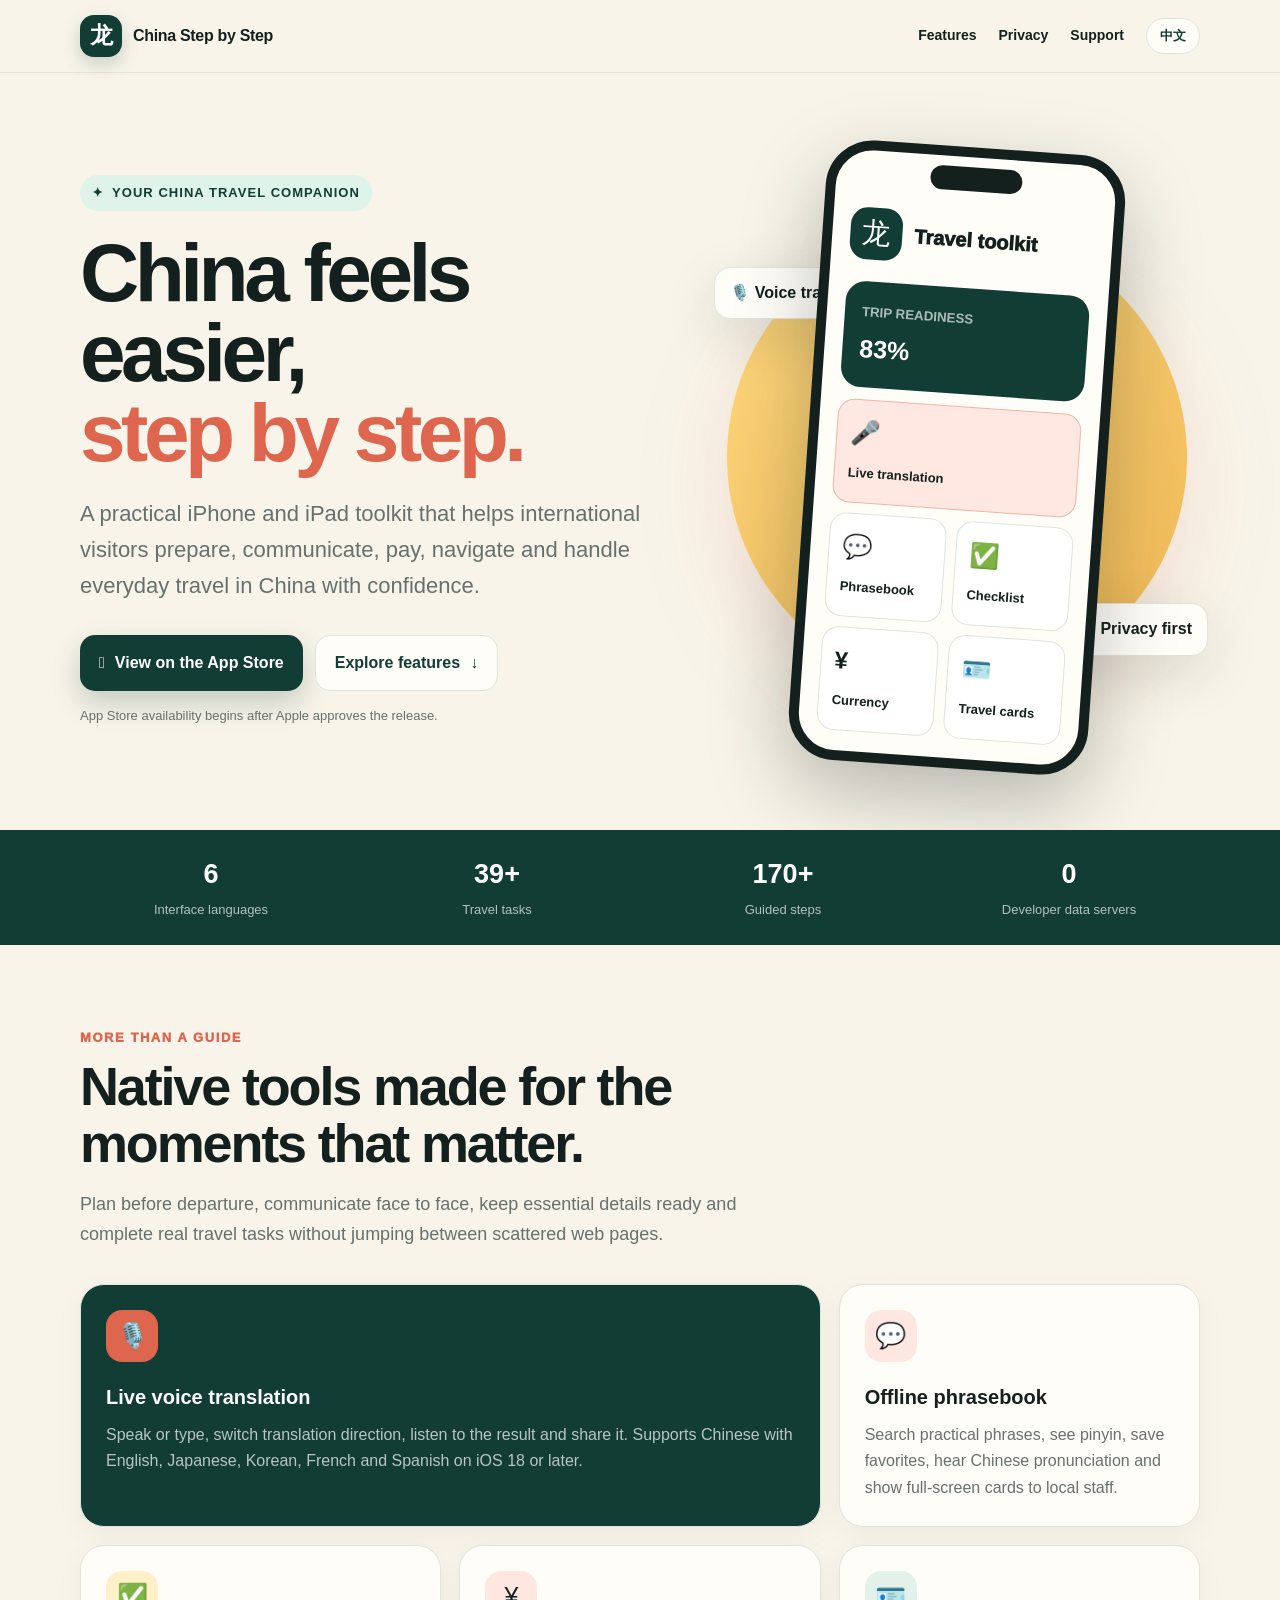
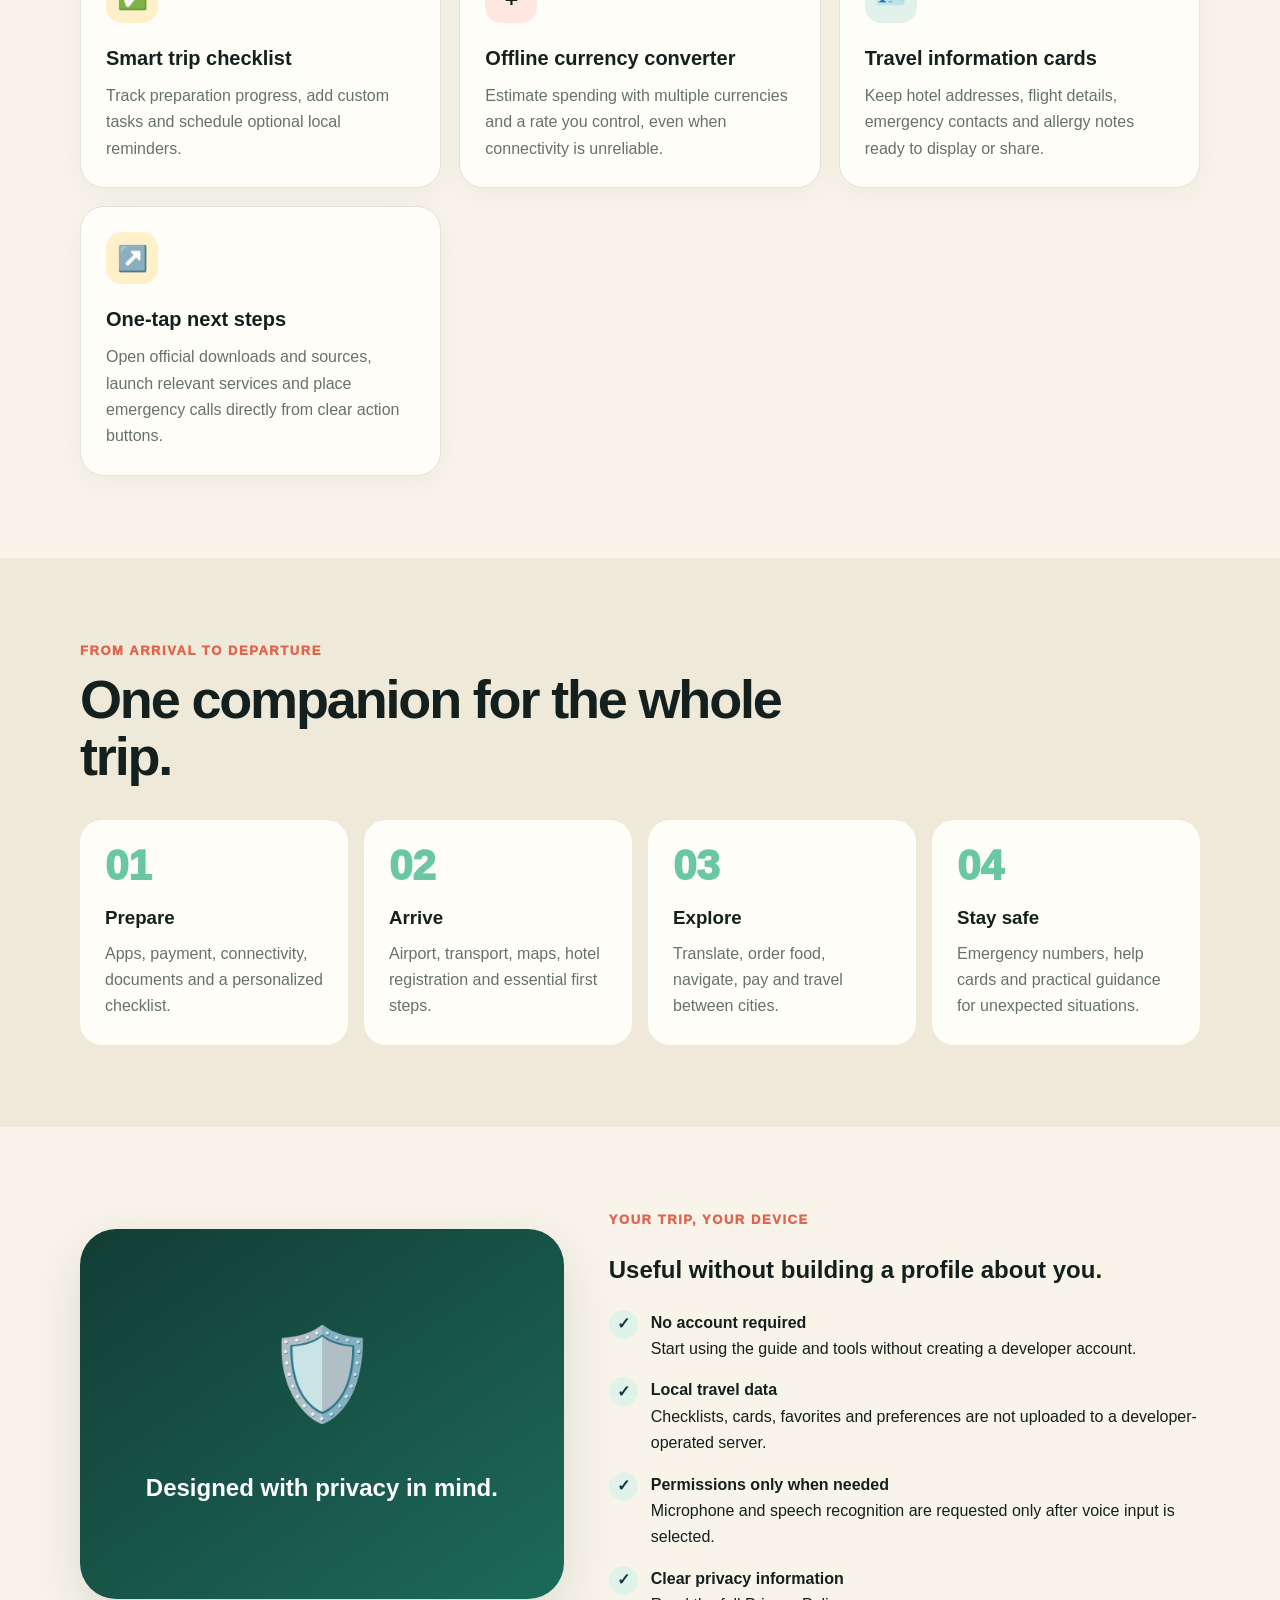
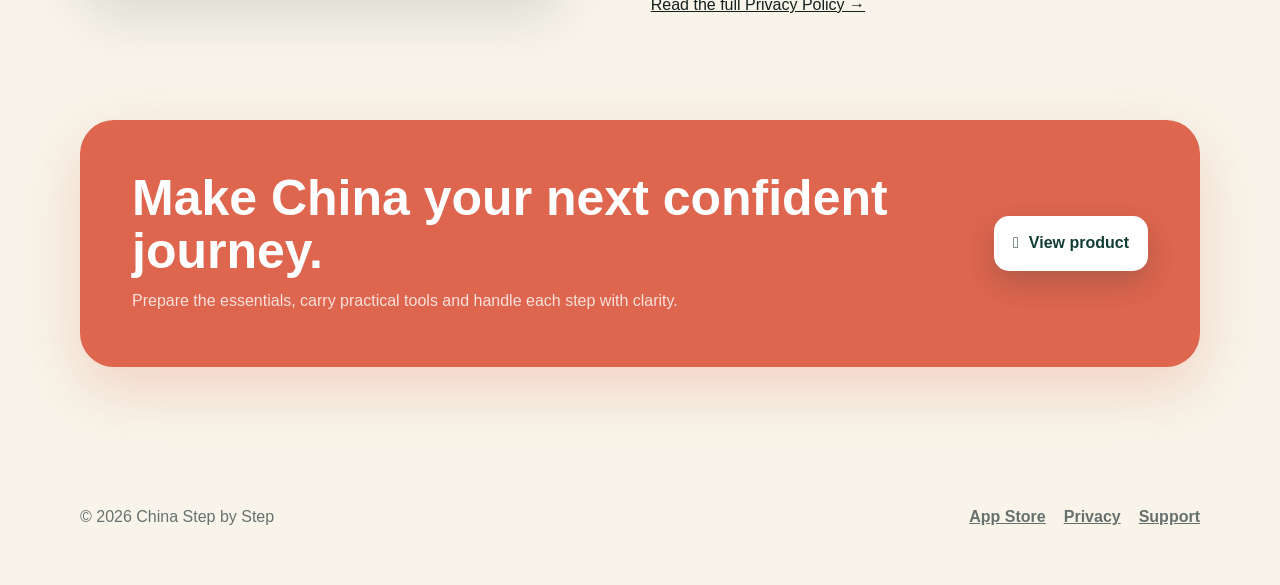
==== product.html @ 57556a01 "Add bilingual product promotion page" ====
<!doctype html>
<html lang="en">
<head>
  <meta charset="utf-8">
  <meta name="viewport" content="width=device-width, initial-scale=1">
  <meta name="description" content="China Step by Step — the practical iPhone and iPad travel toolkit for international visitors to China.">
  <meta name="theme-color" content="#123d35">
  <title>China Step by Step — Travel China with Confidence</title>
  <style>
    :root{--ink:#13201d;--forest:#123d35;--jade:#69c7a3;--coral:#de654e;--gold:#e7b84b;--ivory:#f8f4e9;--paper:#fffdf8;--muted:#66716e;--line:#dfe4dc;--shadow:0 18px 55px rgba(19,32,29,.12)}
    *{box-sizing:border-box}html{scroll-behavior:smooth}body{margin:0;background:var(--ivory);color:var(--ink);font:16px/1.65 -apple-system,BlinkMacSystemFont,"Segoe UI",sans-serif}a{color:inherit}.wrap{width:min(1120px,calc(100% - 40px));margin:auto}.nav{position:sticky;top:0;z-index:20;background:rgba(248,244,233,.88);backdrop-filter:blur(18px);border-bottom:1px solid rgba(19,32,29,.08)}.nav-inner{height:72px;display:flex;align-items:center;gap:18px}.brand{display:flex;align-items:center;gap:11px;font-weight:900;letter-spacing:-.02em;text-decoration:none}.mark{width:42px;height:42px;border-radius:14px;display:grid;place-items:center;background:var(--forest);color:#fff;font-size:23px;box-shadow:0 7px 18px rgba(18,61,53,.2)}.nav-links{margin-left:auto;display:flex;gap:22px;align-items:center}.nav-links a{text-decoration:none;font-size:14px;font-weight:750}.lang{border:1px solid var(--line);background:var(--paper);border-radius:999px;padding:8px 13px;font-weight:800;cursor:pointer;color:var(--forest)}
    .hero{padding:74px 0 62px;overflow:hidden}.hero-grid{display:grid;grid-template-columns:1.08fr .92fr;gap:64px;align-items:center}.eyebrow{display:inline-flex;align-items:center;gap:8px;padding:7px 12px;border-radius:999px;background:#dff3ea;color:var(--forest);font-size:13px;font-weight:900;letter-spacing:.08em}.hero h1{font-size:clamp(48px,7vw,82px);line-height:.98;letter-spacing:-.055em;margin:22px 0}.hero h1 span{color:var(--coral)}.lead{font-size:clamp(18px,2vw,22px);color:var(--muted);max-width:670px}.actions{display:flex;flex-wrap:wrap;gap:12px;margin-top:30px}.button{display:inline-flex;align-items:center;justify-content:center;gap:10px;border-radius:15px;padding:14px 19px;text-decoration:none;font-weight:900}.primary{background:var(--forest);color:#fff;box-shadow:0 12px 28px rgba(18,61,53,.22)}.secondary{background:var(--paper);border:1px solid var(--line);color:var(--forest)}.note{font-size:13px;color:var(--muted);margin-top:14px}
    .phone-stage{position:relative;min-height:580px;display:grid;place-items:center}.sun{position:absolute;width:460px;height:460px;border-radius:50%;background:linear-gradient(145deg,#ffd980,#f0b854);filter:drop-shadow(0 30px 45px rgba(222,101,78,.14))}.phone{position:relative;width:300px;border:10px solid var(--ink);border-radius:47px;background:var(--paper);padding:26px 18px 20px;box-shadow:0 30px 80px rgba(19,32,29,.28);transform:rotate(4deg)}.island{width:92px;height:24px;border-radius:20px;background:var(--ink);margin:-16px auto 23px}.screen-head{display:flex;gap:12px;align-items:center}.dragon{width:52px;height:52px;border-radius:17px;background:var(--forest);color:white;display:grid;place-items:center;font-size:29px}.screen-title{font-weight:950;font-size:20px;line-height:1.1}.readiness{margin:22px 0 12px;padding:17px;border-radius:20px;background:var(--forest);color:#fff}.readiness small{opacity:.65;font-weight:800}.readiness strong{display:block;font-size:25px;margin-top:4px}.tool-row{display:grid;grid-template-columns:1fr 1fr;gap:10px}.mini{min-height:104px;padding:13px;border-radius:17px;background:#fff;border:1px solid var(--line);font-size:13px;font-weight:850}.mini b{font-size:24px;display:block;margin-bottom:10px}.voice{grid-column:1/-1;background:#ffe8e1;border-color:#f0b4a7}.floating{position:absolute;padding:12px 15px;background:var(--paper);border:1px solid var(--line);border-radius:16px;box-shadow:var(--shadow);font-weight:850}.f1{left:0;top:120px}.f2{right:-8px;bottom:112px}
    .trust{background:var(--forest);color:#fff;padding:22px 0}.trust-grid{display:grid;grid-template-columns:repeat(4,1fr);gap:24px}.stat{text-align:center}.stat strong{font-size:27px;display:block}.stat span{font-size:13px;opacity:.68}
    section{padding:82px 0}.section-head{max-width:720px;margin-bottom:34px}.kicker{color:var(--coral);font-size:13px;font-weight:950;letter-spacing:.12em}.section-head h2{font-size:clamp(34px,5vw,54px);line-height:1.06;letter-spacing:-.04em;margin:10px 0 14px}.section-head p{color:var(--muted);font-size:18px}.feature-grid{display:grid;grid-template-columns:repeat(3,1fr);gap:18px}.card{background:var(--paper);border:1px solid var(--line);border-radius:24px;padding:25px;box-shadow:0 8px 30px rgba(19,32,29,.045)}.card-icon{width:52px;height:52px;border-radius:16px;display:grid;place-items:center;font-size:25px;background:#e2f2eb}.card:nth-child(2n) .card-icon{background:#ffe7e1}.card:nth-child(3n) .card-icon{background:#fff0c9}.card h3{font-size:20px;margin:19px 0 8px}.card p{color:var(--muted);margin:0}.feature-main{grid-column:span 2;background:var(--forest);color:white}.feature-main p{color:rgba(255,255,255,.7)}.feature-main .card-icon{background:var(--coral)}
    .journey{background:#efe9d9}.steps{display:grid;grid-template-columns:repeat(4,1fr);gap:16px}.step{position:relative;padding:25px;background:var(--paper);border-radius:22px}.num{font-size:42px;font-weight:950;color:var(--jade);line-height:1}.step h3{margin:16px 0 7px}.step p{color:var(--muted);margin:0}.privacy-grid{display:grid;grid-template-columns:.9fr 1.1fr;gap:45px;align-items:center}.shield{min-height:370px;border-radius:36px;background:linear-gradient(145deg,var(--forest),#1d6a59);color:#fff;display:grid;place-items:center;text-align:center;padding:40px;box-shadow:var(--shadow)}.shield b{font-size:90px;display:block}.checks{display:grid;gap:15px}.check{display:flex;gap:13px;align-items:flex-start}.tick{width:29px;height:29px;flex:0 0 auto;border-radius:50%;display:grid;place-items:center;background:#dff3ea;color:var(--forest);font-weight:950}
    .cta{padding-top:20px}.cta-box{background:var(--coral);color:#fff;border-radius:34px;padding:52px;display:flex;gap:30px;align-items:center;justify-content:space-between;box-shadow:0 22px 60px rgba(222,101,78,.24)}.cta h2{font-size:clamp(30px,5vw,50px);line-height:1.06;margin:0 0 10px}.cta p{margin:0;opacity:.8}.cta .primary{background:#fff;color:var(--forest);white-space:nowrap}.footer{padding:55px 0;color:var(--muted)}.footer-grid{display:flex;gap:22px;align-items:center}.footer-links{margin-left:auto;display:flex;gap:18px;flex-wrap:wrap}.footer a{font-weight:750}
    [data-lang="zh"]{display:none}body.zh [data-lang="en"]{display:none}body.zh [data-lang="zh"]{display:revert}
    @media(max-width:850px){.hero-grid,.privacy-grid{grid-template-columns:1fr}.hero{text-align:center;padding-top:48px}.lead,.section-head{margin-left:auto;margin-right:auto}.actions{justify-content:center}.phone-stage{margin-top:5px}.feature-grid{grid-template-columns:1fr 1fr}.steps{grid-template-columns:1fr 1fr}.nav-links a:not(.keep){display:none}.trust-grid{grid-template-columns:1fr 1fr}.f1{left:3%}.f2{right:3%}.cta-box{display:block;text-align:center}.cta .button{margin-top:24px}}
    @media(max-width:560px){.wrap{width:min(100% - 26px,1120px)}.hero h1{font-size:48px}.phone-stage{transform:scale(.88);margin:-20px -20px;min-height:540px}.feature-grid,.steps{grid-template-columns:1fr}.feature-main{grid-column:auto}.trust-grid{gap:18px}.stat strong{font-size:22px}.cta-box{padding:34px 22px}.footer-grid{display:block;text-align:center}.footer-links{justify-content:center;margin:20px 0 0}.nav-inner{height:64px}.brand span:last-child{font-size:14px}}
  </style>
</head>
<body>
  <nav class="nav"><div class="wrap nav-inner"><a class="brand" href="#top"><span class="mark">龙</span><span>China Step by Step</span></a><div class="nav-links"><a href="#features" data-lang="en">Features</a><a href="#features" data-lang="zh">产品功能</a><a href="#privacy" data-lang="en">Privacy</a><a href="#privacy" data-lang="zh">隐私优势</a><a class="keep" href="support.html" data-lang="en">Support</a><a class="keep" href="support.html" data-lang="zh">技术支持</a><button class="lang" id="langButton" type="button">中文</button></div></div></nav>
  <main id="top">
    <header class="hero"><div class="wrap hero-grid"><div><span class="eyebrow"><span>✦</span><span data-lang="en">YOUR CHINA TRAVEL COMPANION</span><span data-lang="zh">你的中国旅行助手</span></span><h1 data-lang="en">China feels easier,<br><span>step by step.</span></h1><h1 data-lang="zh">来中国旅行，<br><span>一步一步更轻松。</span></h1><p class="lead" data-lang="en">A practical iPhone and iPad toolkit that helps international visitors prepare, communicate, pay, navigate and handle everyday travel in China with confidence.</p><p class="lead" data-lang="zh">专为国际游客设计的 iPhone 与 iPad 实用工具，帮助用户从行前准备到支付、导航、沟通和应急处理，放心完成中国之旅。</p><div class="actions"><a class="button primary" href="https://apps.apple.com/app/id6795864818"><span></span><span data-lang="en">View on the App Store</span><span data-lang="zh">前往 App Store</span></a><a class="button secondary" href="#features"><span data-lang="en">Explore features</span><span data-lang="zh">了解产品功能</span><span>↓</span></a></div><p class="note" data-lang="en">App Store availability begins after Apple approves the release.</p><p class="note" data-lang="zh">产品通过 Apple 审核并正式发布后，App Store 链接即可下载。</p></div><div class="phone-stage" aria-label="Illustrated app preview"><div class="sun"></div><div class="floating f1">🎙️ <span data-lang="en">Voice translation</span><span data-lang="zh">语音翻译</span></div><div class="floating f2">🔒 <span data-lang="en">Privacy first</span><span data-lang="zh">隐私优先</span></div><div class="phone"><div class="island"></div><div class="screen-head"><div class="dragon">龙</div><div class="screen-title"><span data-lang="en">Travel toolkit</span><span data-lang="zh">旅行工具箱</span></div></div><div class="readiness"><small data-lang="en">TRIP READINESS</small><small data-lang="zh">旅行准备度</small><strong>83%</strong></div><div class="tool-row"><div class="mini voice"><b>🎤</b><span data-lang="en">Live translation</span><span data-lang="zh">实时翻译</span></div><div class="mini"><b>💬</b><span data-lang="en">Phrasebook</span><span data-lang="zh">离线常用语</span></div><div class="mini"><b>✅</b><span data-lang="en">Checklist</span><span data-lang="zh">行前清单</span></div><div class="mini"><b>¥</b><span data-lang="en">Currency</span><span data-lang="zh">汇率换算</span></div><div class="mini"><b>🪪</b><span data-lang="en">Travel cards</span><span data-lang="zh">旅行资料卡</span></div></div></div></div></div></header>
    <div class="trust"><div class="wrap trust-grid"><div class="stat"><strong>6</strong><span data-lang="en">Interface languages</span><span data-lang="zh">界面语言</span></div><div class="stat"><strong>39+</strong><span data-lang="en">Travel tasks</span><span data-lang="zh">旅行任务</span></div><div class="stat"><strong>170+</strong><span data-lang="en">Guided steps</span><span data-lang="zh">操作步骤</span></div><div class="stat"><strong>0</strong><span data-lang="en">Developer data servers</span><span data-lang="zh">开发者数据服务器</span></div></div></div>
    <section id="features"><div class="wrap"><div class="section-head"><div class="kicker" data-lang="en">MORE THAN A GUIDE</div><div class="kicker" data-lang="zh">不只是攻略</div><h2 data-lang="en">Native tools made for the moments that matter.</h2><h2 data-lang="zh">真正能在旅途中派上用场的原生工具。</h2><p data-lang="en">Plan before departure, communicate face to face, keep essential details ready and complete real travel tasks without jumping between scattered web pages.</p><p data-lang="zh">从出发前准备，到现场沟通、保存关键资料和完成具体旅行任务，无需在零散网页之间反复寻找答案。</p></div><div class="feature-grid"><article class="card feature-main"><div class="card-icon">🎙️</div><h3 data-lang="en">Live voice translation</h3><h3 data-lang="zh">实时语音翻译</h3><p data-lang="en">Speak or type, switch translation direction, listen to the result and share it. Supports Chinese with English, Japanese, Korean, French and Spanish on iOS 18 or later.</p><p data-lang="zh">支持语音或文字输入、交换翻译方向、朗读和分享结果。在 iOS 18 及以上系统中，支持中文与英语、日语、韩语、法语和西班牙语互译。</p></article><article class="card"><div class="card-icon">💬</div><h3 data-lang="en">Offline phrasebook</h3><h3 data-lang="zh">离线常用语</h3><p data-lang="en">Search practical phrases, see pinyin, save favorites, hear Chinese pronunciation and show full-screen cards to local staff.</p><p data-lang="zh">搜索实用短语，查看拼音、收藏内容、播放中文发音，并向工作人员全屏出示。</p></article><article class="card"><div class="card-icon">✅</div><h3 data-lang="en">Smart trip checklist</h3><h3 data-lang="zh">智能行前清单</h3><p data-lang="en">Track preparation progress, add custom tasks and schedule optional local reminders.</p><p data-lang="zh">追踪准备进度、自定义事项，并可选择设置本地提醒。</p></article><article class="card"><div class="card-icon">¥</div><h3 data-lang="en">Offline currency converter</h3><h3 data-lang="zh">离线汇率换算</h3><p data-lang="en">Estimate spending with multiple currencies and a rate you control, even when connectivity is unreliable.</p><p data-lang="zh">支持多种货币和自定义汇率，即使网络不稳定也能快速估算支出。</p></article><article class="card"><div class="card-icon">🪪</div><h3 data-lang="en">Travel information cards</h3><h3 data-lang="zh">旅行资料卡</h3><p data-lang="en">Keep hotel addresses, flight details, emergency contacts and allergy notes ready to display or share.</p><p data-lang="zh">集中保存酒店地址、航班、紧急联系人和过敏信息，随时展示或分享。</p></article><article class="card"><div class="card-icon">↗️</div><h3 data-lang="en">One-tap next steps</h3><h3 data-lang="zh">一步直达</h3><p data-lang="en">Open official downloads and sources, launch relevant services and place emergency calls directly from clear action buttons.</p><p data-lang="zh">通过清晰按钮打开官方下载页、官方来源和相关服务，并可直接拨打紧急电话。</p></article></div></div></section>
    <section class="journey"><div class="wrap"><div class="section-head"><div class="kicker" data-lang="en">FROM ARRIVAL TO DEPARTURE</div><div class="kicker" data-lang="zh">覆盖完整旅程</div><h2 data-lang="en">One companion for the whole trip.</h2><h2 data-lang="zh">一个 App，陪伴完整中国之旅。</h2></div><div class="steps"><div class="step"><div class="num">01</div><h3 data-lang="en">Prepare</h3><h3 data-lang="zh">行前准备</h3><p data-lang="en">Apps, payment, connectivity, documents and a personalized checklist.</p><p data-lang="zh">准备应用、支付、网络、证件和个性化清单。</p></div><div class="step"><div class="num">02</div><h3 data-lang="en">Arrive</h3><h3 data-lang="zh">顺利抵达</h3><p data-lang="en">Airport, transport, maps, hotel registration and essential first steps.</p><p data-lang="zh">了解机场、交通、地图、酒店登记和抵达后的关键步骤。</p></div><div class="step"><div class="num">03</div><h3 data-lang="en">Explore</h3><h3 data-lang="zh">自在探索</h3><p data-lang="en">Translate, order food, navigate, pay and travel between cities.</p><p data-lang="zh">完成翻译、点餐、导航、付款和跨城市出行。</p></div><div class="step"><div class="num">04</div><h3 data-lang="en">Stay safe</h3><h3 data-lang="zh">安心应对</h3><p data-lang="en">Emergency numbers, help cards and practical guidance for unexpected situations.</p><p data-lang="zh">提供紧急电话、求助卡和突发情况处理指南。</p></div></div></div></section>
    <section id="privacy"><div class="wrap privacy-grid"><div class="shield"><div><b>🛡️</b><h2 data-lang="en">Designed with privacy in mind.</h2><h2 data-lang="zh">从设计开始重视隐私。</h2></div></div><div><div class="kicker" data-lang="en">YOUR TRIP, YOUR DEVICE</div><div class="kicker" data-lang="zh">你的旅程，留在你的设备</div><h2 data-lang="en">Useful without building a profile about you.</h2><h2 data-lang="zh">提供实用功能，不建立用户画像。</h2><div class="checks"><div class="check"><span class="tick">✓</span><div><strong data-lang="en">No account required</strong><strong data-lang="zh">无需注册账号</strong><div data-lang="en">Start using the guide and tools without creating a developer account.</div><div data-lang="zh">无需创建开发者账号即可使用指南与工具。</div></div></div><div class="check"><span class="tick">✓</span><div><strong data-lang="en">Local travel data</strong><strong data-lang="zh">旅行资料保存在本机</strong><div data-lang="en">Checklists, cards, favorites and preferences are not uploaded to a developer-operated server.</div><div data-lang="zh">清单、资料卡、收藏和偏好不会上传至开发者服务器。</div></div></div><div class="check"><span class="tick">✓</span><div><strong data-lang="en">Permissions only when needed</strong><strong data-lang="zh">仅在需要时申请权限</strong><div data-lang="en">Microphone and speech recognition are requested only after voice input is selected.</div><div data-lang="zh">只有用户主动选择语音输入时才申请麦克风与语音识别权限。</div></div></div><div class="check"><span class="tick">✓</span><div><strong data-lang="en">Clear privacy information</strong><strong data-lang="zh">清晰透明的隐私说明</strong><div><a href="index.html" data-lang="en">Read the full Privacy Policy →</a><a href="index.html" data-lang="zh">查看完整隐私政策 →</a></div></div></div></div></div></div></section>
    <section class="cta"><div class="wrap"><div class="cta-box"><div><h2 data-lang="en">Make China your next confident journey.</h2><h2 data-lang="zh">让下一次中国之旅更从容。</h2><p data-lang="en">Prepare the essentials, carry practical tools and handle each step with clarity.</p><p data-lang="zh">提前准备关键事项，随身携带实用工具，清楚完成旅程中的每一步。</p></div><a class="button primary" href="https://apps.apple.com/app/id6795864818"><span></span><span data-lang="en">View product</span><span data-lang="zh">查看产品</span></a></div></div></section>
  </main>
  <footer class="footer"><div class="wrap footer-grid"><div>© 2026 China Step by Step</div><div class="footer-links"><a href="https://apps.apple.com/app/id6795864818" data-lang="en">App Store</a><a href="https://apps.apple.com/app/id6795864818" data-lang="zh">产品链接</a><a href="index.html" data-lang="en">Privacy</a><a href="index.html" data-lang="zh">隐私政策</a><a href="support.html" data-lang="en">Support</a><a href="support.html" data-lang="zh">技术支持</a></div></div></footer>
  <script>const button=document.getElementById('langButton');const saved=localStorage.getItem('product-lang');if(saved==='zh'){document.body.classList.add('zh');button.textContent='English'}button.addEventListener('click',()=>{document.body.classList.toggle('zh');const zh=document.body.classList.contains('zh');button.textContent=zh?'English':'中文';localStorage.setItem('product-lang',zh?'zh':'en');document.documentElement.lang=zh?'zh-CN':'en'});</script>
</body>
</html>
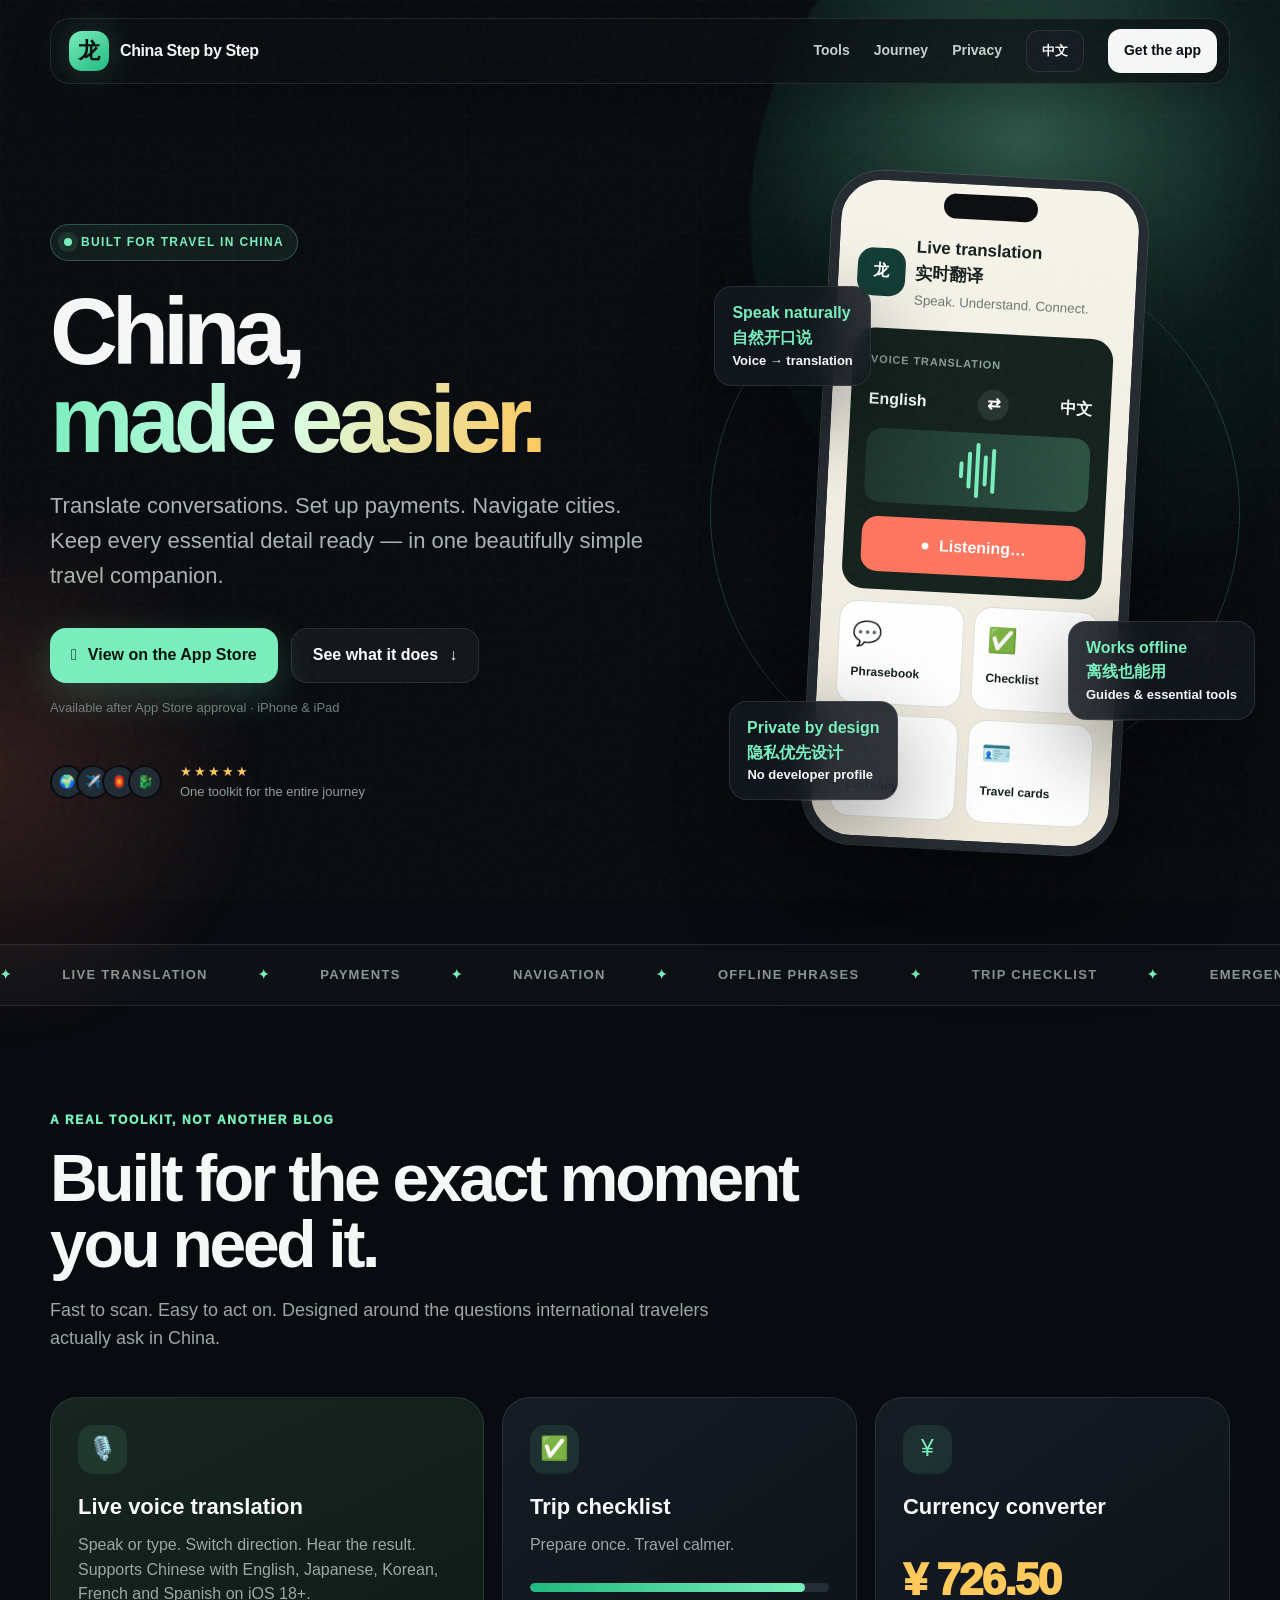
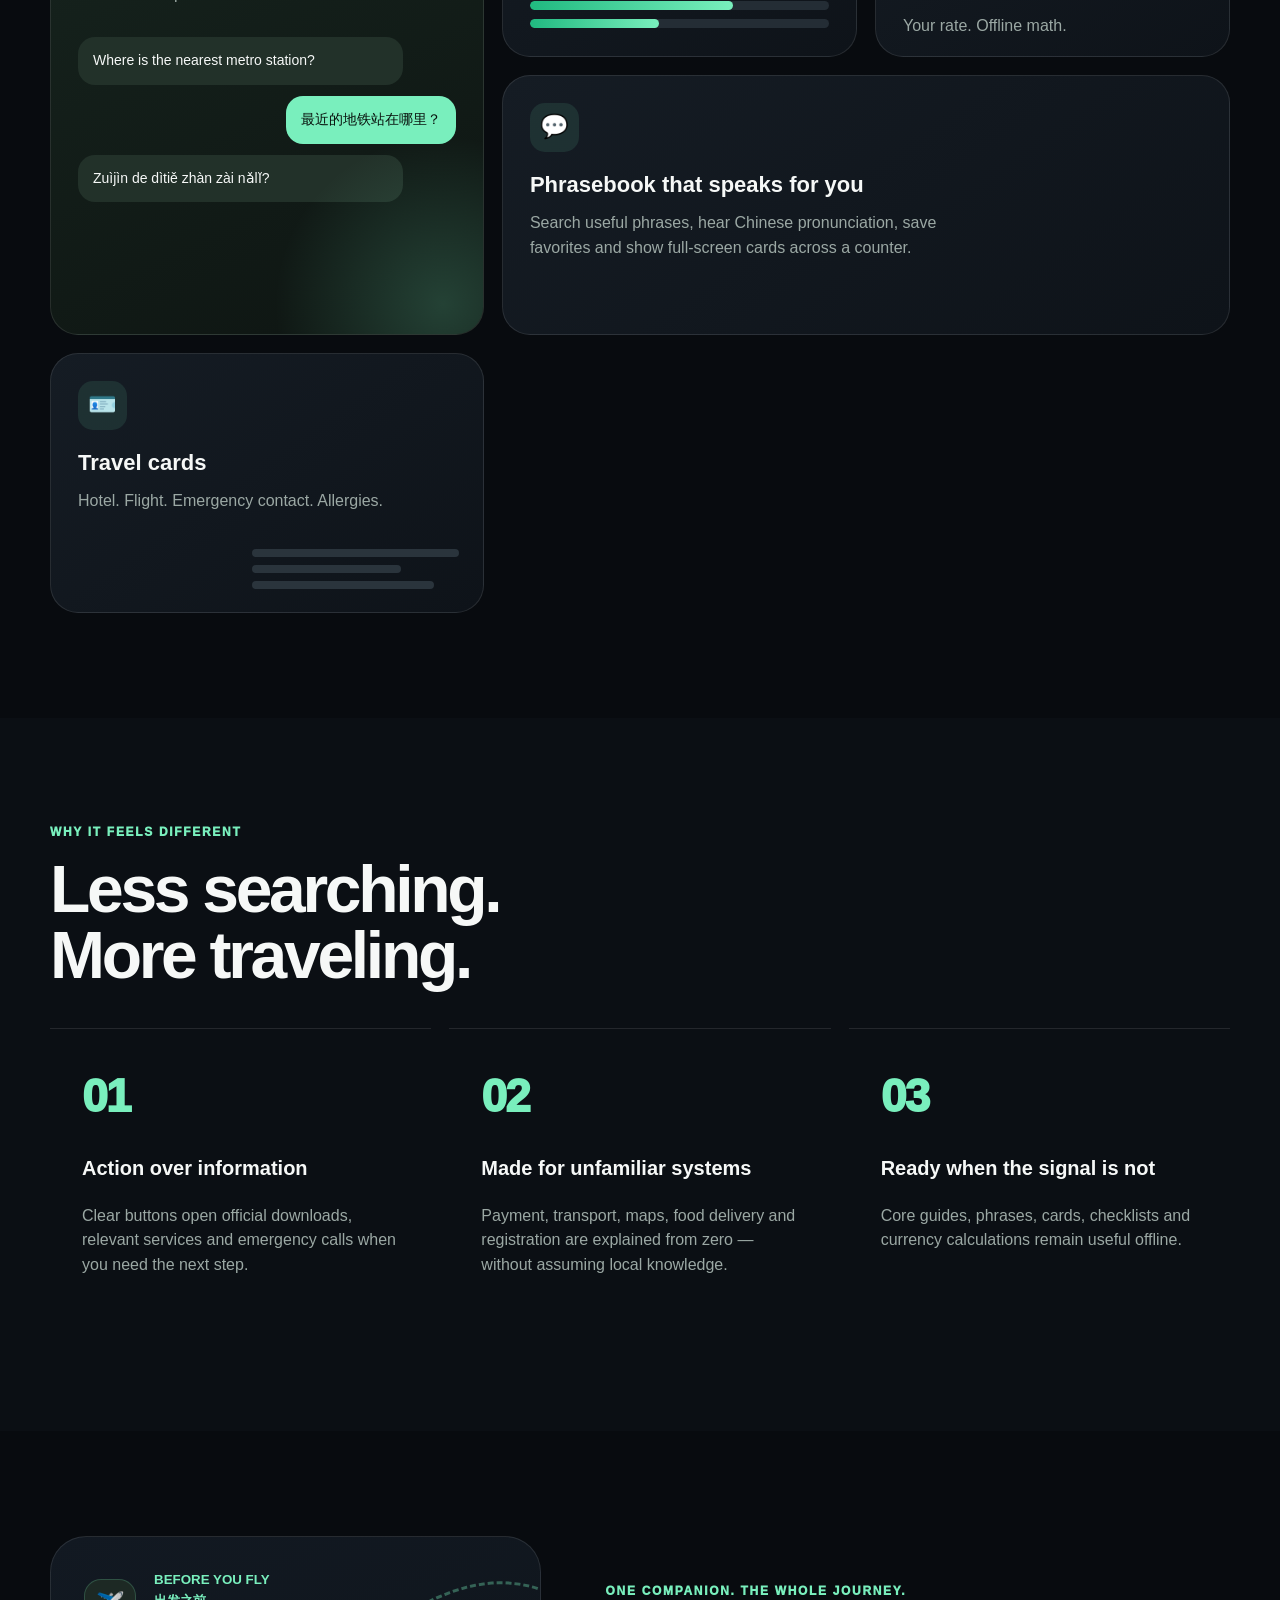
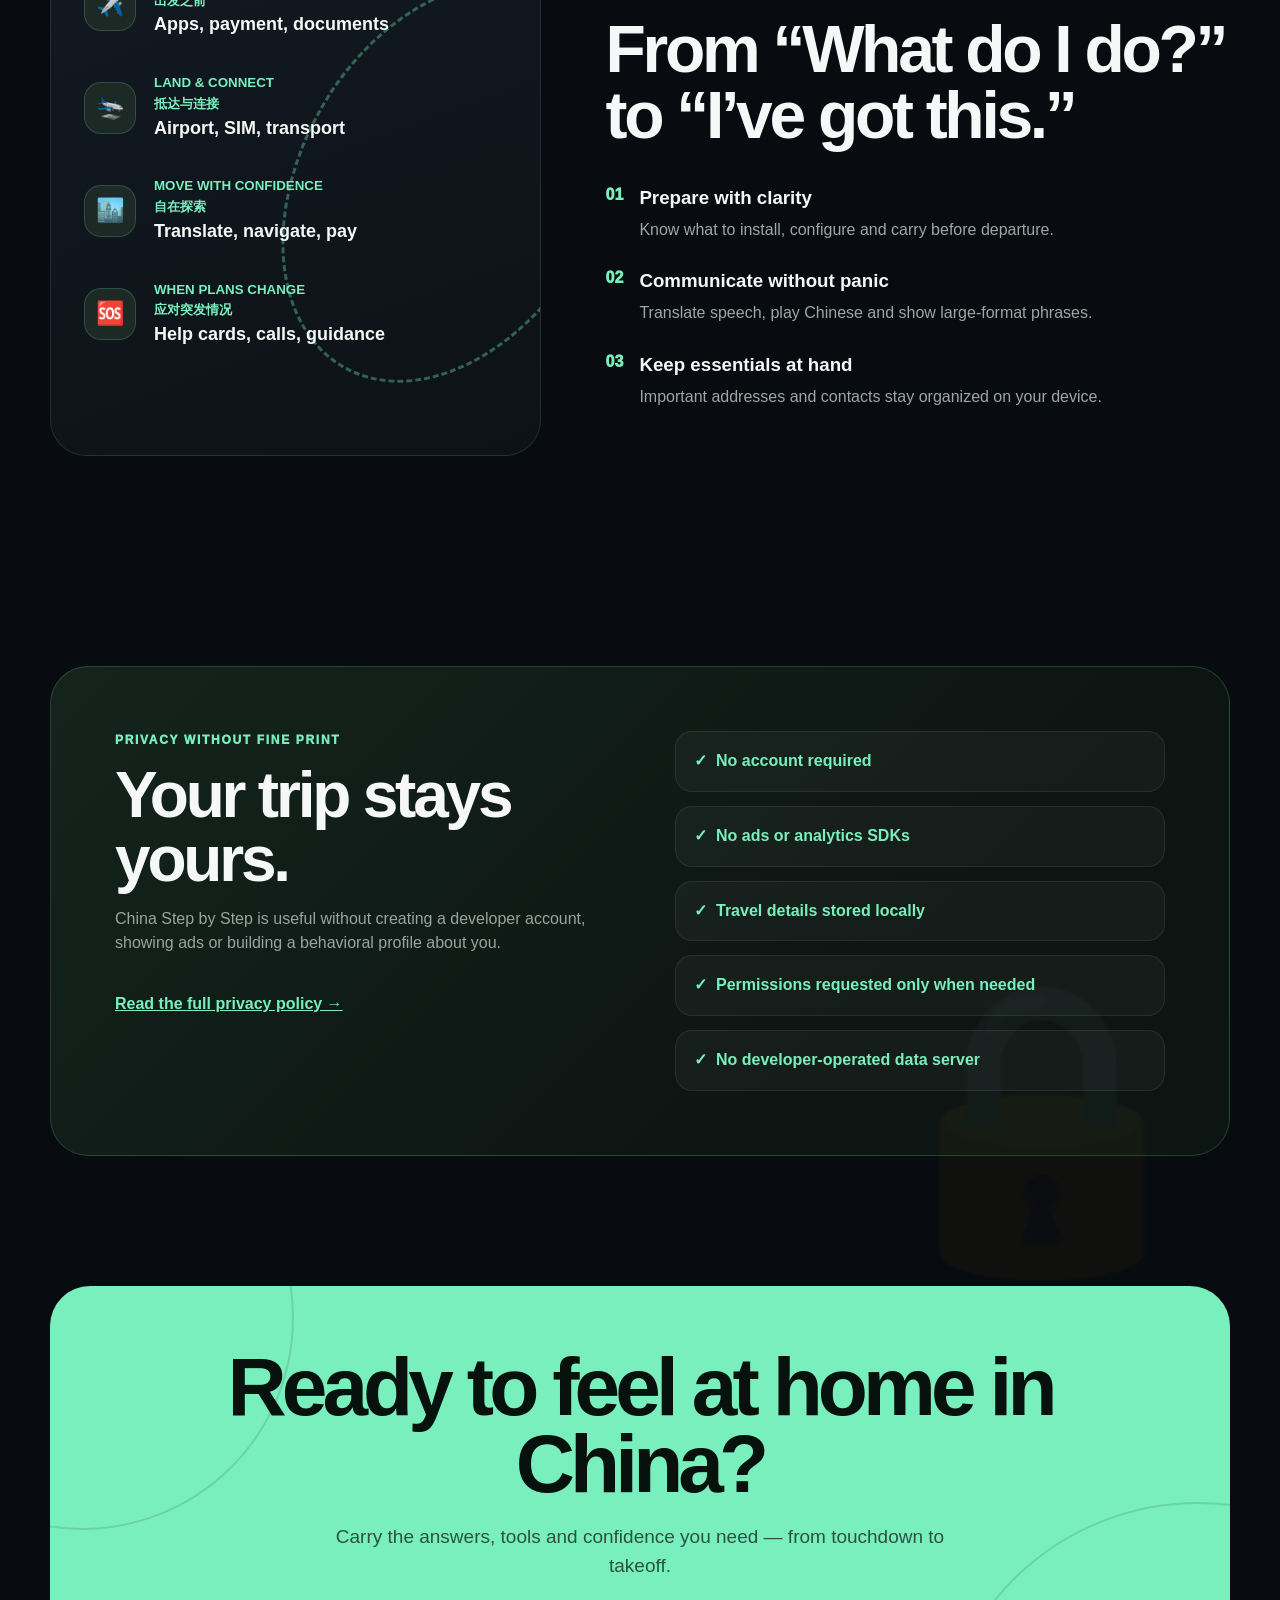
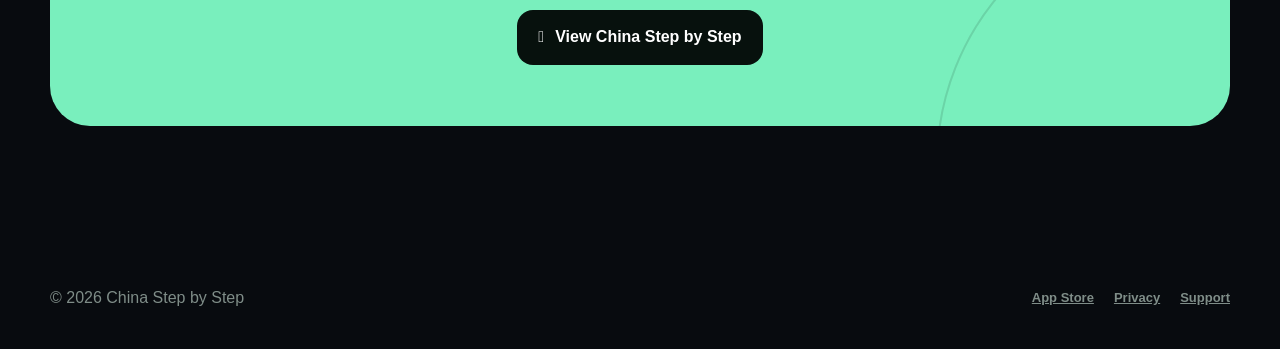
==== commit 5fa05b45: "Redesign product page for international audiences" ====
--- a/product.html
+++ b/product.html
@@ -3,34 +3,42 @@
 <head>
   <meta charset="utf-8">
   <meta name="viewport" content="width=device-width, initial-scale=1">
-  <meta name="description" content="China Step by Step — the practical iPhone and iPad travel toolkit for international visitors to China.">
-  <meta name="theme-color" content="#123d35">
-  <title>China Step by Step — Travel China with Confidence</title>
+  <meta name="description" content="China Step by Step — translate, navigate, pay and travel China with confidence.">
+  <meta name="theme-color" content="#080b0f">
+  <title>China Step by Step — China, Made Easier</title>
   <style>
-    :root{--ink:#13201d;--forest:#123d35;--jade:#69c7a3;--coral:#de654e;--gold:#e7b84b;--ivory:#f8f4e9;--paper:#fffdf8;--muted:#66716e;--line:#dfe4dc;--shadow:0 18px 55px rgba(19,32,29,.12)}
-    *{box-sizing:border-box}html{scroll-behavior:smooth}body{margin:0;background:var(--ivory);color:var(--ink);font:16px/1.65 -apple-system,BlinkMacSystemFont,"Segoe UI",sans-serif}a{color:inherit}.wrap{width:min(1120px,calc(100% - 40px));margin:auto}.nav{position:sticky;top:0;z-index:20;background:rgba(248,244,233,.88);backdrop-filter:blur(18px);border-bottom:1px solid rgba(19,32,29,.08)}.nav-inner{height:72px;display:flex;align-items:center;gap:18px}.brand{display:flex;align-items:center;gap:11px;font-weight:900;letter-spacing:-.02em;text-decoration:none}.mark{width:42px;height:42px;border-radius:14px;display:grid;place-items:center;background:var(--forest);color:#fff;font-size:23px;box-shadow:0 7px 18px rgba(18,61,53,.2)}.nav-links{margin-left:auto;display:flex;gap:22px;align-items:center}.nav-links a{text-decoration:none;font-size:14px;font-weight:750}.lang{border:1px solid var(--line);background:var(--paper);border-radius:999px;padding:8px 13px;font-weight:800;cursor:pointer;color:var(--forest)}
-    .hero{padding:74px 0 62px;overflow:hidden}.hero-grid{display:grid;grid-template-columns:1.08fr .92fr;gap:64px;align-items:center}.eyebrow{display:inline-flex;align-items:center;gap:8px;padding:7px 12px;border-radius:999px;background:#dff3ea;color:var(--forest);font-size:13px;font-weight:900;letter-spacing:.08em}.hero h1{font-size:clamp(48px,7vw,82px);line-height:.98;letter-spacing:-.055em;margin:22px 0}.hero h1 span{color:var(--coral)}.lead{font-size:clamp(18px,2vw,22px);color:var(--muted);max-width:670px}.actions{display:flex;flex-wrap:wrap;gap:12px;margin-top:30px}.button{display:inline-flex;align-items:center;justify-content:center;gap:10px;border-radius:15px;padding:14px 19px;text-decoration:none;font-weight:900}.primary{background:var(--forest);color:#fff;box-shadow:0 12px 28px rgba(18,61,53,.22)}.secondary{background:var(--paper);border:1px solid var(--line);color:var(--forest)}.note{font-size:13px;color:var(--muted);margin-top:14px}
-    .phone-stage{position:relative;min-height:580px;display:grid;place-items:center}.sun{position:absolute;width:460px;height:460px;border-radius:50%;background:linear-gradient(145deg,#ffd980,#f0b854);filter:drop-shadow(0 30px 45px rgba(222,101,78,.14))}.phone{position:relative;width:300px;border:10px solid var(--ink);border-radius:47px;background:var(--paper);padding:26px 18px 20px;box-shadow:0 30px 80px rgba(19,32,29,.28);transform:rotate(4deg)}.island{width:92px;height:24px;border-radius:20px;background:var(--ink);margin:-16px auto 23px}.screen-head{display:flex;gap:12px;align-items:center}.dragon{width:52px;height:52px;border-radius:17px;background:var(--forest);color:white;display:grid;place-items:center;font-size:29px}.screen-title{font-weight:950;font-size:20px;line-height:1.1}.readiness{margin:22px 0 12px;padding:17px;border-radius:20px;background:var(--forest);color:#fff}.readiness small{opacity:.65;font-weight:800}.readiness strong{display:block;font-size:25px;margin-top:4px}.tool-row{display:grid;grid-template-columns:1fr 1fr;gap:10px}.mini{min-height:104px;padding:13px;border-radius:17px;background:#fff;border:1px solid var(--line);font-size:13px;font-weight:850}.mini b{font-size:24px;display:block;margin-bottom:10px}.voice{grid-column:1/-1;background:#ffe8e1;border-color:#f0b4a7}.floating{position:absolute;padding:12px 15px;background:var(--paper);border:1px solid var(--line);border-radius:16px;box-shadow:var(--shadow);font-weight:850}.f1{left:0;top:120px}.f2{right:-8px;bottom:112px}
-    .trust{background:var(--forest);color:#fff;padding:22px 0}.trust-grid{display:grid;grid-template-columns:repeat(4,1fr);gap:24px}.stat{text-align:center}.stat strong{font-size:27px;display:block}.stat span{font-size:13px;opacity:.68}
-    section{padding:82px 0}.section-head{max-width:720px;margin-bottom:34px}.kicker{color:var(--coral);font-size:13px;font-weight:950;letter-spacing:.12em}.section-head h2{font-size:clamp(34px,5vw,54px);line-height:1.06;letter-spacing:-.04em;margin:10px 0 14px}.section-head p{color:var(--muted);font-size:18px}.feature-grid{display:grid;grid-template-columns:repeat(3,1fr);gap:18px}.card{background:var(--paper);border:1px solid var(--line);border-radius:24px;padding:25px;box-shadow:0 8px 30px rgba(19,32,29,.045)}.card-icon{width:52px;height:52px;border-radius:16px;display:grid;place-items:center;font-size:25px;background:#e2f2eb}.card:nth-child(2n) .card-icon{background:#ffe7e1}.card:nth-child(3n) .card-icon{background:#fff0c9}.card h3{font-size:20px;margin:19px 0 8px}.card p{color:var(--muted);margin:0}.feature-main{grid-column:span 2;background:var(--forest);color:white}.feature-main p{color:rgba(255,255,255,.7)}.feature-main .card-icon{background:var(--coral)}
-    .journey{background:#efe9d9}.steps{display:grid;grid-template-columns:repeat(4,1fr);gap:16px}.step{position:relative;padding:25px;background:var(--paper);border-radius:22px}.num{font-size:42px;font-weight:950;color:var(--jade);line-height:1}.step h3{margin:16px 0 7px}.step p{color:var(--muted);margin:0}.privacy-grid{display:grid;grid-template-columns:.9fr 1.1fr;gap:45px;align-items:center}.shield{min-height:370px;border-radius:36px;background:linear-gradient(145deg,var(--forest),#1d6a59);color:#fff;display:grid;place-items:center;text-align:center;padding:40px;box-shadow:var(--shadow)}.shield b{font-size:90px;display:block}.checks{display:grid;gap:15px}.check{display:flex;gap:13px;align-items:flex-start}.tick{width:29px;height:29px;flex:0 0 auto;border-radius:50%;display:grid;place-items:center;background:#dff3ea;color:var(--forest);font-weight:950}
-    .cta{padding-top:20px}.cta-box{background:var(--coral);color:#fff;border-radius:34px;padding:52px;display:flex;gap:30px;align-items:center;justify-content:space-between;box-shadow:0 22px 60px rgba(222,101,78,.24)}.cta h2{font-size:clamp(30px,5vw,50px);line-height:1.06;margin:0 0 10px}.cta p{margin:0;opacity:.8}.cta .primary{background:#fff;color:var(--forest);white-space:nowrap}.footer{padding:55px 0;color:var(--muted)}.footer-grid{display:flex;gap:22px;align-items:center}.footer-links{margin-left:auto;display:flex;gap:18px;flex-wrap:wrap}.footer a{font-weight:750}
-    [data-lang="zh"]{display:none}body.zh [data-lang="en"]{display:none}body.zh [data-lang="zh"]{display:revert}
-    @media(max-width:850px){.hero-grid,.privacy-grid{grid-template-columns:1fr}.hero{text-align:center;padding-top:48px}.lead,.section-head{margin-left:auto;margin-right:auto}.actions{justify-content:center}.phone-stage{margin-top:5px}.feature-grid{grid-template-columns:1fr 1fr}.steps{grid-template-columns:1fr 1fr}.nav-links a:not(.keep){display:none}.trust-grid{grid-template-columns:1fr 1fr}.f1{left:3%}.f2{right:3%}.cta-box{display:block;text-align:center}.cta .button{margin-top:24px}}
-    @media(max-width:560px){.wrap{width:min(100% - 26px,1120px)}.hero h1{font-size:48px}.phone-stage{transform:scale(.88);margin:-20px -20px;min-height:540px}.feature-grid,.steps{grid-template-columns:1fr}.feature-main{grid-column:auto}.trust-grid{gap:18px}.stat strong{font-size:22px}.cta-box{padding:34px 22px}.footer-grid{display:block;text-align:center}.footer-links{justify-content:center;margin:20px 0 0}.nav-inner{height:64px}.brand span:last-child{font-size:14px}}
+    :root{--bg:#080b0f;--panel:#11161d;--panel2:#151c24;--white:#f6f8f7;--muted:#9ba8a4;--jade:#79efbd;--jade2:#20b980;--orange:#ff765f;--gold:#ffc95c;--line:rgba(255,255,255,.1);--radius:28px;--shadow:0 30px 90px rgba(0,0,0,.38)}
+    *{box-sizing:border-box}html{scroll-behavior:smooth}body{margin:0;background:var(--bg);color:var(--white);font:16px/1.55 Inter,-apple-system,BlinkMacSystemFont,"Segoe UI",sans-serif;overflow-x:hidden}a{color:inherit}.shell{width:min(1180px,calc(100% - 44px));margin:auto}.noise{position:fixed;inset:0;pointer-events:none;opacity:.035;z-index:100;background-image:url("data:image/svg+xml,%3Csvg viewBox='0 0 180 180' xmlns='http://www.w3.org/2000/svg'%3E%3Cfilter id='n'%3E%3CfeTurbulence type='fractalNoise' baseFrequency='.88' numOctaves='3' stitchTiles='stitch'/%3E%3C/filter%3E%3Crect width='100%25' height='100%25' filter='url(%23n)' opacity='.9'/%3E%3C/svg%3E")}
+    .nav{position:fixed;z-index:50;top:18px;left:0;right:0}.nav-in{height:66px;padding:0 12px 0 18px;border:1px solid var(--line);border-radius:20px;background:rgba(10,14,18,.72);backdrop-filter:blur(22px);display:flex;align-items:center;box-shadow:0 12px 40px rgba(0,0,0,.22)}.brand{display:flex;align-items:center;gap:11px;text-decoration:none;font-weight:900;letter-spacing:-.025em}.logo{width:40px;height:40px;border-radius:13px;display:grid;place-items:center;background:linear-gradient(145deg,var(--jade),var(--jade2));color:#07120d;font-size:22px;box-shadow:0 0 35px rgba(121,239,189,.22)}.navlinks{margin-left:auto;display:flex;align-items:center;gap:24px}.navlinks a{text-decoration:none;color:#c7d0cd;font-size:14px;font-weight:700}.lang{border:1px solid var(--line);background:#151b21;color:var(--white);height:42px;padding:0 15px;border-radius:13px;font-weight:850;cursor:pointer}.mini-cta{padding:11px 16px;border-radius:13px;background:var(--white);color:#080b0f!important;font-weight:900!important}
+    .hero{position:relative;min-height:920px;padding:176px 0 94px;isolation:isolate}.orb{position:absolute;border-radius:50%;filter:blur(1px);z-index:-2}.orb-a{width:780px;height:780px;right:-250px;top:-170px;background:radial-gradient(circle at 35% 40%,rgba(121,239,189,.34),rgba(32,185,128,.09) 38%,transparent 68%)}.orb-b{width:580px;height:580px;left:-300px;bottom:-120px;background:radial-gradient(circle,rgba(255,118,95,.16),transparent 67%)}.grid-bg{position:absolute;inset:0;z-index:-3;opacity:.42;background-image:linear-gradient(rgba(255,255,255,.035) 1px,transparent 1px),linear-gradient(90deg,rgba(255,255,255,.035) 1px,transparent 1px);background-size:58px 58px;mask-image:linear-gradient(to bottom,#000 55%,transparent)}.hero-layout{display:grid;grid-template-columns:1.08fr .92fr;gap:70px;align-items:center}.pill{display:inline-flex;align-items:center;gap:9px;padding:8px 13px;border:1px solid rgba(121,239,189,.27);border-radius:999px;background:rgba(121,239,189,.08);color:var(--jade);font-size:12px;font-weight:900;letter-spacing:.11em}.live-dot{width:8px;height:8px;border-radius:50%;background:var(--jade);box-shadow:0 0 0 6px rgba(121,239,189,.1);animation:pulse 2s infinite}.hero h1{font-size:clamp(58px,7.4vw,94px);line-height:.94;letter-spacing:-.065em;margin:27px 0 25px;max-width:790px}.gradient{background:linear-gradient(100deg,var(--jade),#d9ffe9 48%,var(--gold));-webkit-background-clip:text;background-clip:text;color:transparent}.sub{max-width:660px;color:#aab5b1;font-size:clamp(18px,2vw,22px);line-height:1.58}.hero-actions{display:flex;gap:13px;flex-wrap:wrap;margin-top:34px}.btn{min-height:55px;padding:0 21px;border-radius:16px;text-decoration:none;display:inline-flex;align-items:center;justify-content:center;gap:11px;font-weight:900}.btn-main{background:var(--jade);color:#07120d;box-shadow:0 13px 40px rgba(121,239,189,.2)}.btn-ghost{border:1px solid var(--line);background:rgba(255,255,255,.045);color:#fff}.microcopy{color:#71807b;font-size:13px;margin-top:15px}.hero-proof{display:flex;align-items:center;gap:18px;margin-top:44px;color:#909e99;font-size:13px}.avatars{display:flex}.avatar{width:34px;height:34px;border-radius:50%;border:2px solid var(--bg);display:grid;place-items:center;margin-left:-8px;background:#202a33}.avatar:first-child{margin:0}.stars{color:var(--gold);letter-spacing:2px}
+    .device-wrap{position:relative;min-height:650px;display:grid;place-items:center}.ring{position:absolute;width:530px;height:530px;border:1px solid rgba(121,239,189,.2);border-radius:50%;animation:spin 22s linear infinite}.ring:before,.ring:after{content:"";position:absolute;width:13px;height:13px;border-radius:50%;background:var(--jade);box-shadow:0 0 24px var(--jade)}.ring:before{top:69px;left:58px}.ring:after{right:30px;bottom:130px;background:var(--orange);box-shadow:0 0 24px var(--orange)}.phone{position:relative;width:316px;min-height:642px;border:9px solid #242a30;border-radius:50px;background:linear-gradient(180deg,#f7f4eb,#eee9dc);color:#14211d;padding:19px;box-shadow:0 45px 110px rgba(0,0,0,.55),0 0 0 1px #4b555b;transform:rotate(3deg);animation:float 5s ease-in-out infinite}.island{width:94px;height:25px;border-radius:20px;background:#0b0e11;margin:-9px auto 18px}.app-top{display:flex;align-items:center;gap:10px}.app-logo{width:48px;height:48px;border-radius:16px;background:#123d35;color:#fff;display:grid;place-items:center;font-weight:950}.app-top strong{display:block;font-size:17px}.app-top small{color:#6d7975}.translate{margin-top:18px;background:#14211d;color:white;border-radius:22px;padding:18px}.translate label{font-size:11px;color:#8fa19b;font-weight:900;letter-spacing:.08em}.langs{display:flex;align-items:center;justify-content:space-between;margin:13px 0;font-weight:850}.swap{width:31px;height:31px;border-radius:50%;display:grid;place-items:center;background:#26352f}.wave{height:74px;border-radius:16px;background:linear-gradient(90deg,rgba(121,239,189,.1),rgba(121,239,189,.24));display:flex;align-items:center;justify-content:center;gap:4px}.wave i{display:block;width:4px;border-radius:4px;background:var(--jade);animation:wave 1.1s ease-in-out infinite}.wave i:nth-child(1){height:17px}.wave i:nth-child(2){height:37px;animation-delay:.12s}.wave i:nth-child(3){height:55px;animation-delay:.2s}.wave i:nth-child(4){height:31px;animation-delay:.32s}.wave i:nth-child(5){height:45px;animation-delay:.4s}.mic-button{margin-top:14px;height:55px;border-radius:16px;background:var(--orange);display:flex;align-items:center;justify-content:center;gap:9px;font-weight:900}.app-tools{display:grid;grid-template-columns:1fr 1fr;gap:10px;margin-top:12px}.app-card{min-height:103px;border-radius:18px;background:white;padding:13px;border:1px solid #dce2dc;font-size:12px;font-weight:850}.app-card b{display:block;font-size:24px;margin-bottom:11px}.float-card{position:absolute;z-index:3;border:1px solid var(--line);background:rgba(17,22,29,.88);backdrop-filter:blur(18px);border-radius:18px;padding:14px 17px;box-shadow:var(--shadow);font-size:13px;font-weight:800}.float-card b{color:var(--jade);display:block;font-size:16px}.fc1{left:-5px;top:110px;animation:float 4s ease-in-out infinite reverse}.fc2{right:-25px;bottom:130px;animation:float 5.7s ease-in-out infinite}.fc3{left:10px;bottom:50px;animation:float 4.8s ease-in-out infinite}
+    .ticker{border-block:1px solid var(--line);background:#0d1116;overflow:hidden}.ticker-track{width:max-content;display:flex;gap:50px;padding:20px 0;animation:marquee 32s linear infinite;color:#899791;font-size:13px;font-weight:900;letter-spacing:.1em}.ticker-track span:before{content:"✦";color:var(--jade);margin-right:50px}
+    section{padding:105px 0}.eyebrow{color:var(--jade);font-size:12px;font-weight:950;letter-spacing:.14em}.section-title{font-size:clamp(40px,5.3vw,66px);line-height:1;letter-spacing:-.05em;margin:15px 0 20px;max-width:840px}.section-copy{font-size:18px;color:var(--muted);max-width:680px}.bento{display:grid;grid-template-columns:1.1fr .9fr .9fr;grid-auto-rows:260px;gap:18px;margin-top:44px}.tile{position:relative;border:1px solid var(--line);border-radius:var(--radius);background:linear-gradient(145deg,var(--panel2),#0e1319);padding:27px;overflow:hidden}.tile h3{font-size:22px;margin:16px 0 9px}.tile p{color:var(--muted);margin:0;max-width:440px}.tile-icon{width:49px;height:49px;border-radius:15px;display:grid;place-items:center;background:rgba(121,239,189,.1);color:var(--jade);font-size:23px}.tile-main{grid-row:span 2;background:linear-gradient(155deg,#17251f,#0e1512)}.tile-wide{grid-column:span 2}.tile-main:after{content:"";position:absolute;width:360px;height:360px;border-radius:50%;background:radial-gradient(circle,rgba(121,239,189,.2),transparent 66%);right:-140px;bottom:-150px}.conversation{margin-top:30px;display:grid;gap:11px}.bubble{max-width:86%;padding:13px 15px;border-radius:17px;background:#223129;font-size:14px}.bubble.you{margin-left:auto;background:var(--jade);color:#08110d}.checklist-bars{position:absolute;left:27px;right:27px;bottom:28px;display:grid;gap:9px}.bar{height:9px;background:#242d35;border-radius:9px;overflow:hidden}.bar:after{content:"";display:block;height:100%;border-radius:9px;background:linear-gradient(90deg,var(--jade2),var(--jade))}.bar:nth-child(1):after{width:92%}.bar:nth-child(2):after{width:68%}.bar:nth-child(3):after{width:43%}.currency-num{font-size:44px;font-weight:950;letter-spacing:-.04em;color:var(--gold);margin-top:22px}.card-lines{position:absolute;right:24px;bottom:23px;width:48%;display:grid;gap:8px}.card-lines i{height:8px;border-radius:8px;background:#2a343c}.card-lines i:nth-child(2){width:72%}.card-lines i:nth-child(3){width:88%}
+    .outcomes{background:#0b0f14}.outcome-grid{display:grid;grid-template-columns:repeat(3,1fr);gap:18px;margin-top:40px}.outcome{padding:32px;border-top:1px solid var(--line)}.outcome .big{font-size:46px;font-weight:950;letter-spacing:-.04em;color:var(--jade)}.outcome h3{font-size:20px}.outcome p{color:var(--muted)}
+    .story{display:grid;grid-template-columns:.88fr 1.12fr;gap:65px;align-items:center}.route-card{min-height:520px;border-radius:36px;border:1px solid var(--line);background:linear-gradient(160deg,#121922,#0d1217);padding:33px;position:relative;overflow:hidden}.route-line{position:absolute;width:300px;height:430px;border:3px dashed rgba(121,239,189,.35);border-radius:50%;transform:rotate(30deg);right:-60px;top:30px}.stop{position:relative;z-index:2;display:flex;gap:18px;align-items:center;margin-bottom:34px}.stop-icon{width:52px;height:52px;border-radius:17px;display:grid;place-items:center;background:#1d2924;border:1px solid rgba(121,239,189,.2);font-size:23px}.stop small{display:block;color:var(--jade);font-weight:850}.stop strong{font-size:18px}.story-list{display:grid;gap:24px;margin-top:35px}.story-item{display:flex;gap:16px}.story-num{color:var(--jade);font-weight:950}.story-item h3{margin:0 0 6px}.story-item p{margin:0;color:var(--muted)}
+    .privacy{position:relative}.privacy-box{border:1px solid rgba(121,239,189,.2);border-radius:38px;background:linear-gradient(135deg,#14241d,#0d1512 68%);padding:64px;display:grid;grid-template-columns:1fr 1fr;gap:70px;overflow:hidden}.privacy-box:after{content:"🔒";position:absolute;right:5%;bottom:-80px;font-size:280px;opacity:.035}.privacy h2{font-size:clamp(40px,5vw,64px);line-height:1;letter-spacing:-.05em;margin:13px 0}.privacy p{color:#96a69f}.privacy-points{display:grid;gap:14px}.privacy-point{padding:17px 18px;border:1px solid rgba(255,255,255,.08);background:rgba(255,255,255,.035);border-radius:17px;font-weight:800}.privacy-point span{color:var(--jade);margin-right:9px}.text-link{display:inline-block;color:var(--jade);font-weight:900;margin-top:20px}
+    .final{padding-top:25px}.final-box{min-height:440px;border-radius:40px;background:var(--jade);color:#07110d;display:flex;align-items:center;justify-content:center;text-align:center;padding:50px;position:relative;overflow:hidden}.final-box:before,.final-box:after{content:"";position:absolute;border:2px solid rgba(7,17,13,.12);border-radius:50%}.final-box:before{width:420px;height:420px;left:-180px;top:-180px}.final-box:after{width:520px;height:520px;right:-230px;bottom:-300px}.final h2{font-size:clamp(46px,7vw,82px);line-height:.94;letter-spacing:-.06em;margin:0 auto 20px;max-width:850px}.final p{font-size:19px;max-width:620px;margin:0 auto 29px;opacity:.7}.final .btn{position:relative;background:#07110d;color:white}.footer{padding:55px 0 38px;color:#7f8d88}.footer-in{display:flex;align-items:center;gap:22px}.footlinks{margin-left:auto;display:flex;gap:20px;flex-wrap:wrap}.footlinks a{font-size:13px;font-weight:800}
+    [data-lang=zh]{display:none}body.zh [data-lang=en]{display:none}body.zh [data-lang=zh]{display:revert}
+    @keyframes pulse{50%{box-shadow:0 0 0 10px rgba(121,239,189,0)}}@keyframes float{50%{transform:translateY(-14px) rotate(3deg)}}@keyframes spin{to{transform:rotate(360deg)}}@keyframes wave{50%{transform:scaleY(.45);opacity:.55}}@keyframes marquee{to{transform:translateX(-50%)}}
+    @media(max-width:930px){.hero{padding-top:145px}.hero-layout,.story,.privacy-box{grid-template-columns:1fr}.hero-copy{text-align:center}.sub{margin:auto}.hero-actions,.hero-proof{justify-content:center}.device-wrap{margin-top:25px}.bento{grid-template-columns:1fr 1fr}.tile-main{grid-column:span 2;grid-row:auto}.tile-wide{grid-column:span 2}.outcome-grid{grid-template-columns:1fr}.outcome{display:grid;grid-template-columns:110px 1fr;gap:15px}.navlinks a:not(.mini-cta){display:none}.privacy-box{gap:35px}}
+    @media(max-width:600px){.shell{width:min(100% - 26px,1180px)}.nav{top:9px}.nav-in{height:58px}.brand span:last-child{font-size:13px}.mini-cta{display:none}.hero{min-height:auto;padding:125px 0 65px}.hero h1{font-size:52px}.hero-proof{display:block}.avatars{justify-content:center;margin-bottom:8px}.device-wrap{min-height:570px;transform:scale(.87);margin:-20px -25px}.ring{width:460px;height:460px}.float-card{font-size:12px}.bento{grid-template-columns:1fr;grid-auto-rows:auto}.tile,.tile-main,.tile-wide{grid-column:auto;min-height:245px}.outcome{display:block;padding-inline:8px}.story{gap:35px}.route-card{min-height:500px;padding:23px}.privacy-box{padding:35px 23px}.final-box{min-height:410px;padding:35px 20px}.final h2{font-size:47px}.footer-in{display:block;text-align:center}.footlinks{justify-content:center;margin:22px 0 0}.navlinks{gap:8px}.lang{height:39px}.section-title{font-size:43px}section{padding:78px 0}}
+    @media(prefers-reduced-motion:reduce){*{animation:none!important;scroll-behavior:auto!important}}
   </style>
 </head>
 <body>
-  <nav class="nav"><div class="wrap nav-inner"><a class="brand" href="#top"><span class="mark">龙</span><span>China Step by Step</span></a><div class="nav-links"><a href="#features" data-lang="en">Features</a><a href="#features" data-lang="zh">产品功能</a><a href="#privacy" data-lang="en">Privacy</a><a href="#privacy" data-lang="zh">隐私优势</a><a class="keep" href="support.html" data-lang="en">Support</a><a class="keep" href="support.html" data-lang="zh">技术支持</a><button class="lang" id="langButton" type="button">中文</button></div></div></nav>
-  <main id="top">
-    <header class="hero"><div class="wrap hero-grid"><div><span class="eyebrow"><span>✦</span><span data-lang="en">YOUR CHINA TRAVEL COMPANION</span><span data-lang="zh">你的中国旅行助手</span></span><h1 data-lang="en">China feels easier,<br><span>step by step.</span></h1><h1 data-lang="zh">来中国旅行，<br><span>一步一步更轻松。</span></h1><p class="lead" data-lang="en">A practical iPhone and iPad toolkit that helps international visitors prepare, communicate, pay, navigate and handle everyday travel in China with confidence.</p><p class="lead" data-lang="zh">专为国际游客设计的 iPhone 与 iPad 实用工具，帮助用户从行前准备到支付、导航、沟通和应急处理，放心完成中国之旅。</p><div class="actions"><a class="button primary" href="https://apps.apple.com/app/id6795864818"><span></span><span data-lang="en">View on the App Store</span><span data-lang="zh">前往 App Store</span></a><a class="button secondary" href="#features"><span data-lang="en">Explore features</span><span data-lang="zh">了解产品功能</span><span>↓</span></a></div><p class="note" data-lang="en">App Store availability begins after Apple approves the release.</p><p class="note" data-lang="zh">产品通过 Apple 审核并正式发布后，App Store 链接即可下载。</p></div><div class="phone-stage" aria-label="Illustrated app preview"><div class="sun"></div><div class="floating f1">🎙️ <span data-lang="en">Voice translation</span><span data-lang="zh">语音翻译</span></div><div class="floating f2">🔒 <span data-lang="en">Privacy first</span><span data-lang="zh">隐私优先</span></div><div class="phone"><div class="island"></div><div class="screen-head"><div class="dragon">龙</div><div class="screen-title"><span data-lang="en">Travel toolkit</span><span data-lang="zh">旅行工具箱</span></div></div><div class="readiness"><small data-lang="en">TRIP READINESS</small><small data-lang="zh">旅行准备度</small><strong>83%</strong></div><div class="tool-row"><div class="mini voice"><b>🎤</b><span data-lang="en">Live translation</span><span data-lang="zh">实时翻译</span></div><div class="mini"><b>💬</b><span data-lang="en">Phrasebook</span><span data-lang="zh">离线常用语</span></div><div class="mini"><b>✅</b><span data-lang="en">Checklist</span><span data-lang="zh">行前清单</span></div><div class="mini"><b>¥</b><span data-lang="en">Currency</span><span data-lang="zh">汇率换算</span></div><div class="mini"><b>🪪</b><span data-lang="en">Travel cards</span><span data-lang="zh">旅行资料卡</span></div></div></div></div></div></header>
-    <div class="trust"><div class="wrap trust-grid"><div class="stat"><strong>6</strong><span data-lang="en">Interface languages</span><span data-lang="zh">界面语言</span></div><div class="stat"><strong>39+</strong><span data-lang="en">Travel tasks</span><span data-lang="zh">旅行任务</span></div><div class="stat"><strong>170+</strong><span data-lang="en">Guided steps</span><span data-lang="zh">操作步骤</span></div><div class="stat"><strong>0</strong><span data-lang="en">Developer data servers</span><span data-lang="zh">开发者数据服务器</span></div></div></div>
-    <section id="features"><div class="wrap"><div class="section-head"><div class="kicker" data-lang="en">MORE THAN A GUIDE</div><div class="kicker" data-lang="zh">不只是攻略</div><h2 data-lang="en">Native tools made for the moments that matter.</h2><h2 data-lang="zh">真正能在旅途中派上用场的原生工具。</h2><p data-lang="en">Plan before departure, communicate face to face, keep essential details ready and complete real travel tasks without jumping between scattered web pages.</p><p data-lang="zh">从出发前准备，到现场沟通、保存关键资料和完成具体旅行任务，无需在零散网页之间反复寻找答案。</p></div><div class="feature-grid"><article class="card feature-main"><div class="card-icon">🎙️</div><h3 data-lang="en">Live voice translation</h3><h3 data-lang="zh">实时语音翻译</h3><p data-lang="en">Speak or type, switch translation direction, listen to the result and share it. Supports Chinese with English, Japanese, Korean, French and Spanish on iOS 18 or later.</p><p data-lang="zh">支持语音或文字输入、交换翻译方向、朗读和分享结果。在 iOS 18 及以上系统中，支持中文与英语、日语、韩语、法语和西班牙语互译。</p></article><article class="card"><div class="card-icon">💬</div><h3 data-lang="en">Offline phrasebook</h3><h3 data-lang="zh">离线常用语</h3><p data-lang="en">Search practical phrases, see pinyin, save favorites, hear Chinese pronunciation and show full-screen cards to local staff.</p><p data-lang="zh">搜索实用短语，查看拼音、收藏内容、播放中文发音，并向工作人员全屏出示。</p></article><article class="card"><div class="card-icon">✅</div><h3 data-lang="en">Smart trip checklist</h3><h3 data-lang="zh">智能行前清单</h3><p data-lang="en">Track preparation progress, add custom tasks and schedule optional local reminders.</p><p data-lang="zh">追踪准备进度、自定义事项，并可选择设置本地提醒。</p></article><article class="card"><div class="card-icon">¥</div><h3 data-lang="en">Offline currency converter</h3><h3 data-lang="zh">离线汇率换算</h3><p data-lang="en">Estimate spending with multiple currencies and a rate you control, even when connectivity is unreliable.</p><p data-lang="zh">支持多种货币和自定义汇率，即使网络不稳定也能快速估算支出。</p></article><article class="card"><div class="card-icon">🪪</div><h3 data-lang="en">Travel information cards</h3><h3 data-lang="zh">旅行资料卡</h3><p data-lang="en">Keep hotel addresses, flight details, emergency contacts and allergy notes ready to display or share.</p><p data-lang="zh">集中保存酒店地址、航班、紧急联系人和过敏信息，随时展示或分享。</p></article><article class="card"><div class="card-icon">↗️</div><h3 data-lang="en">One-tap next steps</h3><h3 data-lang="zh">一步直达</h3><p data-lang="en">Open official downloads and sources, launch relevant services and place emergency calls directly from clear action buttons.</p><p data-lang="zh">通过清晰按钮打开官方下载页、官方来源和相关服务，并可直接拨打紧急电话。</p></article></div></div></section>
-    <section class="journey"><div class="wrap"><div class="section-head"><div class="kicker" data-lang="en">FROM ARRIVAL TO DEPARTURE</div><div class="kicker" data-lang="zh">覆盖完整旅程</div><h2 data-lang="en">One companion for the whole trip.</h2><h2 data-lang="zh">一个 App，陪伴完整中国之旅。</h2></div><div class="steps"><div class="step"><div class="num">01</div><h3 data-lang="en">Prepare</h3><h3 data-lang="zh">行前准备</h3><p data-lang="en">Apps, payment, connectivity, documents and a personalized checklist.</p><p data-lang="zh">准备应用、支付、网络、证件和个性化清单。</p></div><div class="step"><div class="num">02</div><h3 data-lang="en">Arrive</h3><h3 data-lang="zh">顺利抵达</h3><p data-lang="en">Airport, transport, maps, hotel registration and essential first steps.</p><p data-lang="zh">了解机场、交通、地图、酒店登记和抵达后的关键步骤。</p></div><div class="step"><div class="num">03</div><h3 data-lang="en">Explore</h3><h3 data-lang="zh">自在探索</h3><p data-lang="en">Translate, order food, navigate, pay and travel between cities.</p><p data-lang="zh">完成翻译、点餐、导航、付款和跨城市出行。</p></div><div class="step"><div class="num">04</div><h3 data-lang="en">Stay safe</h3><h3 data-lang="zh">安心应对</h3><p data-lang="en">Emergency numbers, help cards and practical guidance for unexpected situations.</p><p data-lang="zh">提供紧急电话、求助卡和突发情况处理指南。</p></div></div></div></section>
-    <section id="privacy"><div class="wrap privacy-grid"><div class="shield"><div><b>🛡️</b><h2 data-lang="en">Designed with privacy in mind.</h2><h2 data-lang="zh">从设计开始重视隐私。</h2></div></div><div><div class="kicker" data-lang="en">YOUR TRIP, YOUR DEVICE</div><div class="kicker" data-lang="zh">你的旅程，留在你的设备</div><h2 data-lang="en">Useful without building a profile about you.</h2><h2 data-lang="zh">提供实用功能，不建立用户画像。</h2><div class="checks"><div class="check"><span class="tick">✓</span><div><strong data-lang="en">No account required</strong><strong data-lang="zh">无需注册账号</strong><div data-lang="en">Start using the guide and tools without creating a developer account.</div><div data-lang="zh">无需创建开发者账号即可使用指南与工具。</div></div></div><div class="check"><span class="tick">✓</span><div><strong data-lang="en">Local travel data</strong><strong data-lang="zh">旅行资料保存在本机</strong><div data-lang="en">Checklists, cards, favorites and preferences are not uploaded to a developer-operated server.</div><div data-lang="zh">清单、资料卡、收藏和偏好不会上传至开发者服务器。</div></div></div><div class="check"><span class="tick">✓</span><div><strong data-lang="en">Permissions only when needed</strong><strong data-lang="zh">仅在需要时申请权限</strong><div data-lang="en">Microphone and speech recognition are requested only after voice input is selected.</div><div data-lang="zh">只有用户主动选择语音输入时才申请麦克风与语音识别权限。</div></div></div><div class="check"><span class="tick">✓</span><div><strong data-lang="en">Clear privacy information</strong><strong data-lang="zh">清晰透明的隐私说明</strong><div><a href="index.html" data-lang="en">Read the full Privacy Policy →</a><a href="index.html" data-lang="zh">查看完整隐私政策 →</a></div></div></div></div></div></div></section>
-    <section class="cta"><div class="wrap"><div class="cta-box"><div><h2 data-lang="en">Make China your next confident journey.</h2><h2 data-lang="zh">让下一次中国之旅更从容。</h2><p data-lang="en">Prepare the essentials, carry practical tools and handle each step with clarity.</p><p data-lang="zh">提前准备关键事项，随身携带实用工具，清楚完成旅程中的每一步。</p></div><a class="button primary" href="https://apps.apple.com/app/id6795864818"><span></span><span data-lang="en">View product</span><span data-lang="zh">查看产品</span></a></div></div></section>
-  </main>
-  <footer class="footer"><div class="wrap footer-grid"><div>© 2026 China Step by Step</div><div class="footer-links"><a href="https://apps.apple.com/app/id6795864818" data-lang="en">App Store</a><a href="https://apps.apple.com/app/id6795864818" data-lang="zh">产品链接</a><a href="index.html" data-lang="en">Privacy</a><a href="index.html" data-lang="zh">隐私政策</a><a href="support.html" data-lang="en">Support</a><a href="support.html" data-lang="zh">技术支持</a></div></div></footer>
-  <script>const button=document.getElementById('langButton');const saved=localStorage.getItem('product-lang');if(saved==='zh'){document.body.classList.add('zh');button.textContent='English'}button.addEventListener('click',()=>{document.body.classList.toggle('zh');const zh=document.body.classList.contains('zh');button.textContent=zh?'English':'中文';localStorage.setItem('product-lang',zh?'zh':'en');document.documentElement.lang=zh?'zh-CN':'en'});</script>
+<div class="noise"></div>
+<nav class="nav"><div class="shell nav-in"><a class="brand" href="#top"><span class="logo">龙</span><span>China Step by Step</span></a><div class="navlinks"><a href="#tools" data-lang="en">Tools</a><a href="#tools" data-lang="zh">工具</a><a href="#journey" data-lang="en">Journey</a><a href="#journey" data-lang="zh">旅程</a><a href="#privacy" data-lang="en">Privacy</a><a href="#privacy" data-lang="zh">隐私</a><button class="lang" id="lang">中文</button><a class="mini-cta" href="https://apps.apple.com/app/id6795864818"><span data-lang="en">Get the app</span><span data-lang="zh">获取 App</span></a></div></div></nav>
+<main id="top">
+  <header class="hero"><div class="grid-bg"></div><div class="orb orb-a"></div><div class="orb orb-b"></div><div class="shell hero-layout"><div class="hero-copy"><div class="pill"><span class="live-dot"></span><span data-lang="en">BUILT FOR TRAVEL IN CHINA</span><span data-lang="zh">专为中国旅行打造</span></div><h1 data-lang="en">China,<br><span class="gradient">made easier.</span></h1><h1 data-lang="zh">来中国，<br><span class="gradient">从未如此轻松。</span></h1><p class="sub" data-lang="en">Translate conversations. Set up payments. Navigate cities. Keep every essential detail ready — in one beautifully simple travel companion.</p><p class="sub" data-lang="zh">翻译对话、准备支付、城市导航、保存关键资料——一个清晰好用的旅行助手，解决外国游客在中国的真实问题。</p><div class="hero-actions"><a class="btn btn-main" href="https://apps.apple.com/app/id6795864818"><span></span><span data-lang="en">View on the App Store</span><span data-lang="zh">前往 App Store</span></a><a class="btn btn-ghost" href="#tools"><span data-lang="en">See what it does</span><span data-lang="zh">查看产品能力</span><span>↓</span></a></div><div class="microcopy" data-lang="en">Available after App Store approval · iPhone & iPad</div><div class="microcopy" data-lang="zh">通过 App Store 审核后开放下载 · 支持 iPhone 与 iPad</div><div class="hero-proof"><div class="avatars"><span class="avatar">🌍</span><span class="avatar">✈️</span><span class="avatar">🏮</span><span class="avatar">🐉</span></div><div><div class="stars">★★★★★</div><span data-lang="en">One toolkit for the entire journey</span><span data-lang="zh">一个工具箱，覆盖完整旅程</span></div></div></div>
+  <div class="device-wrap"><div class="ring"></div><div class="float-card fc1"><b data-lang="en">Speak naturally</b><b data-lang="zh">自然开口说</b><span data-lang="en">Voice → translation</span><span data-lang="zh">语音 → 翻译</span></div><div class="float-card fc2"><b data-lang="en">Works offline</b><b data-lang="zh">离线也能用</b><span data-lang="en">Guides & essential tools</span><span data-lang="zh">指南与关键工具</span></div><div class="float-card fc3"><b data-lang="en">Private by design</b><b data-lang="zh">隐私优先设计</b><span data-lang="en">No developer profile</span><span data-lang="zh">不建立用户画像</span></div><div class="phone"><div class="island"></div><div class="app-top"><div class="app-logo">龙</div><div><strong data-lang="en">Live translation</strong><strong data-lang="zh">实时翻译</strong><small data-lang="en">Speak. Understand. Connect.</small><small data-lang="zh">开口说，马上懂。</small></div></div><div class="translate"><label data-lang="en">VOICE TRANSLATION</label><label data-lang="zh">语音翻译</label><div class="langs"><span>English</span><span class="swap">⇄</span><span>中文</span></div><div class="wave"><i></i><i></i><i></i><i></i><i></i></div><div class="mic-button">● <span data-lang="en">Listening…</span><span data-lang="zh">正在聆听…</span></div></div><div class="app-tools"><div class="app-card"><b>💬</b><span data-lang="en">Phrasebook</span><span data-lang="zh">离线常用语</span></div><div class="app-card"><b>✅</b><span data-lang="en">Checklist</span><span data-lang="zh">行前清单</span></div><div class="app-card"><b>¥</b><span data-lang="en">Currency</span><span data-lang="zh">汇率换算</span></div><div class="app-card"><b>🪪</b><span data-lang="en">Travel cards</span><span data-lang="zh">旅行资料卡</span></div></div></div></div></div></header>
+  <div class="ticker"><div class="ticker-track"><span>LIVE TRANSLATION</span><span>PAYMENTS</span><span>NAVIGATION</span><span>OFFLINE PHRASES</span><span>TRIP CHECKLIST</span><span>EMERGENCY HELP</span><span>LIVE TRANSLATION</span><span>PAYMENTS</span><span>NAVIGATION</span><span>OFFLINE PHRASES</span><span>TRIP CHECKLIST</span><span>EMERGENCY HELP</span></div></div>
+  <section id="tools"><div class="shell"><div class="eyebrow" data-lang="en">A REAL TOOLKIT, NOT ANOTHER BLOG</div><div class="eyebrow" data-lang="zh">不是攻略文章，而是真正的旅行工具</div><h2 class="section-title" data-lang="en">Built for the exact moment you need it.</h2><h2 class="section-title" data-lang="zh">在真正需要的时刻，马上解决问题。</h2><p class="section-copy" data-lang="en">Fast to scan. Easy to act on. Designed around the questions international travelers actually ask in China.</p><p class="section-copy" data-lang="zh">信息快速扫读、操作一步直达，围绕外国游客在中国真正遇到的问题设计。</p><div class="bento"><article class="tile tile-main"><div class="tile-icon">🎙️</div><h3 data-lang="en">Live voice translation</h3><h3 data-lang="zh">实时语音翻译</h3><p data-lang="en">Speak or type. Switch direction. Hear the result. Supports Chinese with English, Japanese, Korean, French and Spanish on iOS 18+.</p><p data-lang="zh">支持语音和文字输入、交换方向及结果朗读。iOS 18+ 支持中文与英、日、韩、法、西班牙语互译。</p><div class="conversation"><div class="bubble" data-lang="en">Where is the nearest metro station?</div><div class="bubble" data-lang="zh">最近的地铁站在哪里？</div><div class="bubble you">最近的地铁站在哪里？</div><div class="bubble">Zuìjìn de dìtiě zhàn zài nǎlǐ?</div></div></article><article class="tile"><div class="tile-icon">✅</div><h3 data-lang="en">Trip checklist</h3><h3 data-lang="zh">行前清单</h3><p data-lang="en">Prepare once. Travel calmer.</p><p data-lang="zh">提前准备，旅途更从容。</p><div class="checklist-bars"><div class="bar"></div><div class="bar"></div><div class="bar"></div></div></article><article class="tile"><div class="tile-icon">¥</div><h3 data-lang="en">Currency converter</h3><h3 data-lang="zh">汇率换算</h3><div class="currency-num">¥ 726.50</div><p data-lang="en">Your rate. Offline math.</p><p data-lang="zh">自定义汇率，离线计算。</p></article><article class="tile tile-wide"><div class="tile-icon">💬</div><h3 data-lang="en">Phrasebook that speaks for you</h3><h3 data-lang="zh">会替你开口的离线常用语</h3><p data-lang="en">Search useful phrases, hear Chinese pronunciation, save favorites and show full-screen cards across a counter.</p><p data-lang="zh">搜索实用短语、播放中文发音、收藏内容，并可隔着柜台全屏展示。</p></article><article class="tile"><div class="tile-icon">🪪</div><h3 data-lang="en">Travel cards</h3><h3 data-lang="zh">旅行资料卡</h3><p data-lang="en">Hotel. Flight. Emergency contact. Allergies.</p><p data-lang="zh">酒店、航班、紧急联系人和过敏信息。</p><div class="card-lines"><i></i><i></i><i></i></div></article></div></div></section>
+  <section class="outcomes"><div class="shell"><div class="eyebrow" data-lang="en">WHY IT FEELS DIFFERENT</div><div class="eyebrow" data-lang="zh">为什么它更好用</div><h2 class="section-title" data-lang="en">Less searching.<br>More traveling.</h2><h2 class="section-title" data-lang="zh">少一点搜索，<br>多一点旅行。</h2><div class="outcome-grid"><article class="outcome"><div class="big">01</div><div><h3 data-lang="en">Action over information</h3><h3 data-lang="zh">从信息直接到行动</h3><p data-lang="en">Clear buttons open official downloads, relevant services and emergency calls when you need the next step.</p><p data-lang="zh">清晰按钮可打开官方下载、相关服务和紧急电话，直接完成下一步。</p></div></article><article class="outcome"><div class="big">02</div><div><h3 data-lang="en">Made for unfamiliar systems</h3><h3 data-lang="zh">专为陌生环境设计</h3><p data-lang="en">Payment, transport, maps, food delivery and registration are explained from zero — without assuming local knowledge.</p><p data-lang="zh">从零讲清支付、交通、地图、外卖和登记流程，不默认用户熟悉中国环境。</p></div></article><article class="outcome"><div class="big">03</div><div><h3 data-lang="en">Ready when the signal is not</h3><h3 data-lang="zh">网络不好时依然可靠</h3><p data-lang="en">Core guides, phrases, cards, checklists and currency calculations remain useful offline.</p><p data-lang="zh">核心指南、常用语、资料卡、清单和汇率计算均可离线使用。</p></div></article></div></div></section>
+  <section id="journey"><div class="shell story"><div class="route-card"><div class="route-line"></div><div class="stop"><div class="stop-icon">✈️</div><div><small data-lang="en">BEFORE YOU FLY</small><small data-lang="zh">出发之前</small><strong data-lang="en">Apps, payment, documents</strong><strong data-lang="zh">应用、支付与证件</strong></div></div><div class="stop"><div class="stop-icon">🛬</div><div><small data-lang="en">LAND & CONNECT</small><small data-lang="zh">抵达与连接</small><strong data-lang="en">Airport, SIM, transport</strong><strong data-lang="zh">机场、网络与交通</strong></div></div><div class="stop"><div class="stop-icon">🏙️</div><div><small data-lang="en">MOVE WITH CONFIDENCE</small><small data-lang="zh">自在探索</small><strong data-lang="en">Translate, navigate, pay</strong><strong data-lang="zh">翻译、导航与支付</strong></div></div><div class="stop"><div class="stop-icon">🆘</div><div><small data-lang="en">WHEN PLANS CHANGE</small><small data-lang="zh">应对突发情况</small><strong data-lang="en">Help cards, calls, guidance</strong><strong data-lang="zh">求助卡、电话与指南</strong></div></div></div><div><div class="eyebrow" data-lang="en">ONE COMPANION. THE WHOLE JOURNEY.</div><div class="eyebrow" data-lang="zh">一个助手，覆盖完整旅程</div><h2 class="section-title" data-lang="en">From “What do I do?” to “I’ve got this.”</h2><h2 class="section-title" data-lang="zh">从“不知道怎么办”，到“我可以搞定”。</h2><div class="story-list"><div class="story-item"><span class="story-num">01</span><div><h3 data-lang="en">Prepare with clarity</h3><h3 data-lang="zh">清楚完成行前准备</h3><p data-lang="en">Know what to install, configure and carry before departure.</p><p data-lang="zh">出发前知道需要安装、设置和携带什么。</p></div></div><div class="story-item"><span class="story-num">02</span><div><h3 data-lang="en">Communicate without panic</h3><h3 data-lang="zh">不慌张地完成沟通</h3><p data-lang="en">Translate speech, play Chinese and show large-format phrases.</p><p data-lang="zh">翻译语音、播放中文，并大字展示实用短语。</p></div></div><div class="story-item"><span class="story-num">03</span><div><h3 data-lang="en">Keep essentials at hand</h3><h3 data-lang="zh">关键资料随时可用</h3><p data-lang="en">Important addresses and contacts stay organized on your device.</p><p data-lang="zh">重要地址与联系人有序保存在你的设备上。</p></div></div></div></div></div></section>
+  <section id="privacy" class="privacy"><div class="shell privacy-box"><div><div class="eyebrow" data-lang="en">PRIVACY WITHOUT FINE PRINT</div><div class="eyebrow" data-lang="zh">不用读小字也能明白的隐私设计</div><h2 data-lang="en">Your trip stays yours.</h2><h2 data-lang="zh">你的旅程，只属于你。</h2><p data-lang="en">China Step by Step is useful without creating a developer account, showing ads or building a behavioral profile about you.</p><p data-lang="zh">无需注册开发者账号，没有广告，也不会根据你的使用行为建立用户画像。</p><a class="text-link" href="index.html"><span data-lang="en">Read the full privacy policy →</span><span data-lang="zh">查看完整隐私政策 →</span></a></div><div class="privacy-points"><div class="privacy-point"><span>✓</span><span data-lang="en">No account required</span><span data-lang="zh">无需注册账号</span></div><div class="privacy-point"><span>✓</span><span data-lang="en">No ads or analytics SDKs</span><span data-lang="zh">没有广告或分析 SDK</span></div><div class="privacy-point"><span>✓</span><span data-lang="en">Travel details stored locally</span><span data-lang="zh">旅行资料保存在本机</span></div><div class="privacy-point"><span>✓</span><span data-lang="en">Permissions requested only when needed</span><span data-lang="zh">仅在需要时申请权限</span></div><div class="privacy-point"><span>✓</span><span data-lang="en">No developer-operated data server</span><span data-lang="zh">没有开发者数据服务器</span></div></div></div></section>
+  <section class="final"><div class="shell final-box"><div><h2 data-lang="en">Ready to feel at home in China?</h2><h2 data-lang="zh">准备好更轻松地探索中国了吗？</h2><p data-lang="en">Carry the answers, tools and confidence you need — from touchdown to takeoff.</p><p data-lang="zh">从落地到返程，把需要的答案、工具和信心都装进口袋。</p><a class="btn" href="https://apps.apple.com/app/id6795864818"><span></span><span data-lang="en">View China Step by Step</span><span data-lang="zh">查看 China Step by Step</span></a></div></div></section>
+</main>
+<footer class="footer"><div class="shell footer-in"><div>© 2026 China Step by Step</div><div class="footlinks"><a href="https://apps.apple.com/app/id6795864818">App Store</a><a href="index.html"><span data-lang="en">Privacy</span><span data-lang="zh">隐私政策</span></a><a href="support.html"><span data-lang="en">Support</span><span data-lang="zh">技术支持</span></a></div></div></footer>
+<script>const b=document.getElementById('lang');const saved=localStorage.getItem('csc-lang');const set=z=>{document.body.classList.toggle('zh',z);document.documentElement.lang=z?'zh-CN':'en';b.textContent=z?'English':'中文';localStorage.setItem('csc-lang',z?'zh':'en')};set(saved==='zh');b.addEventListener('click',()=>set(!document.body.classList.contains('zh')));</script>
 </body>
 </html>
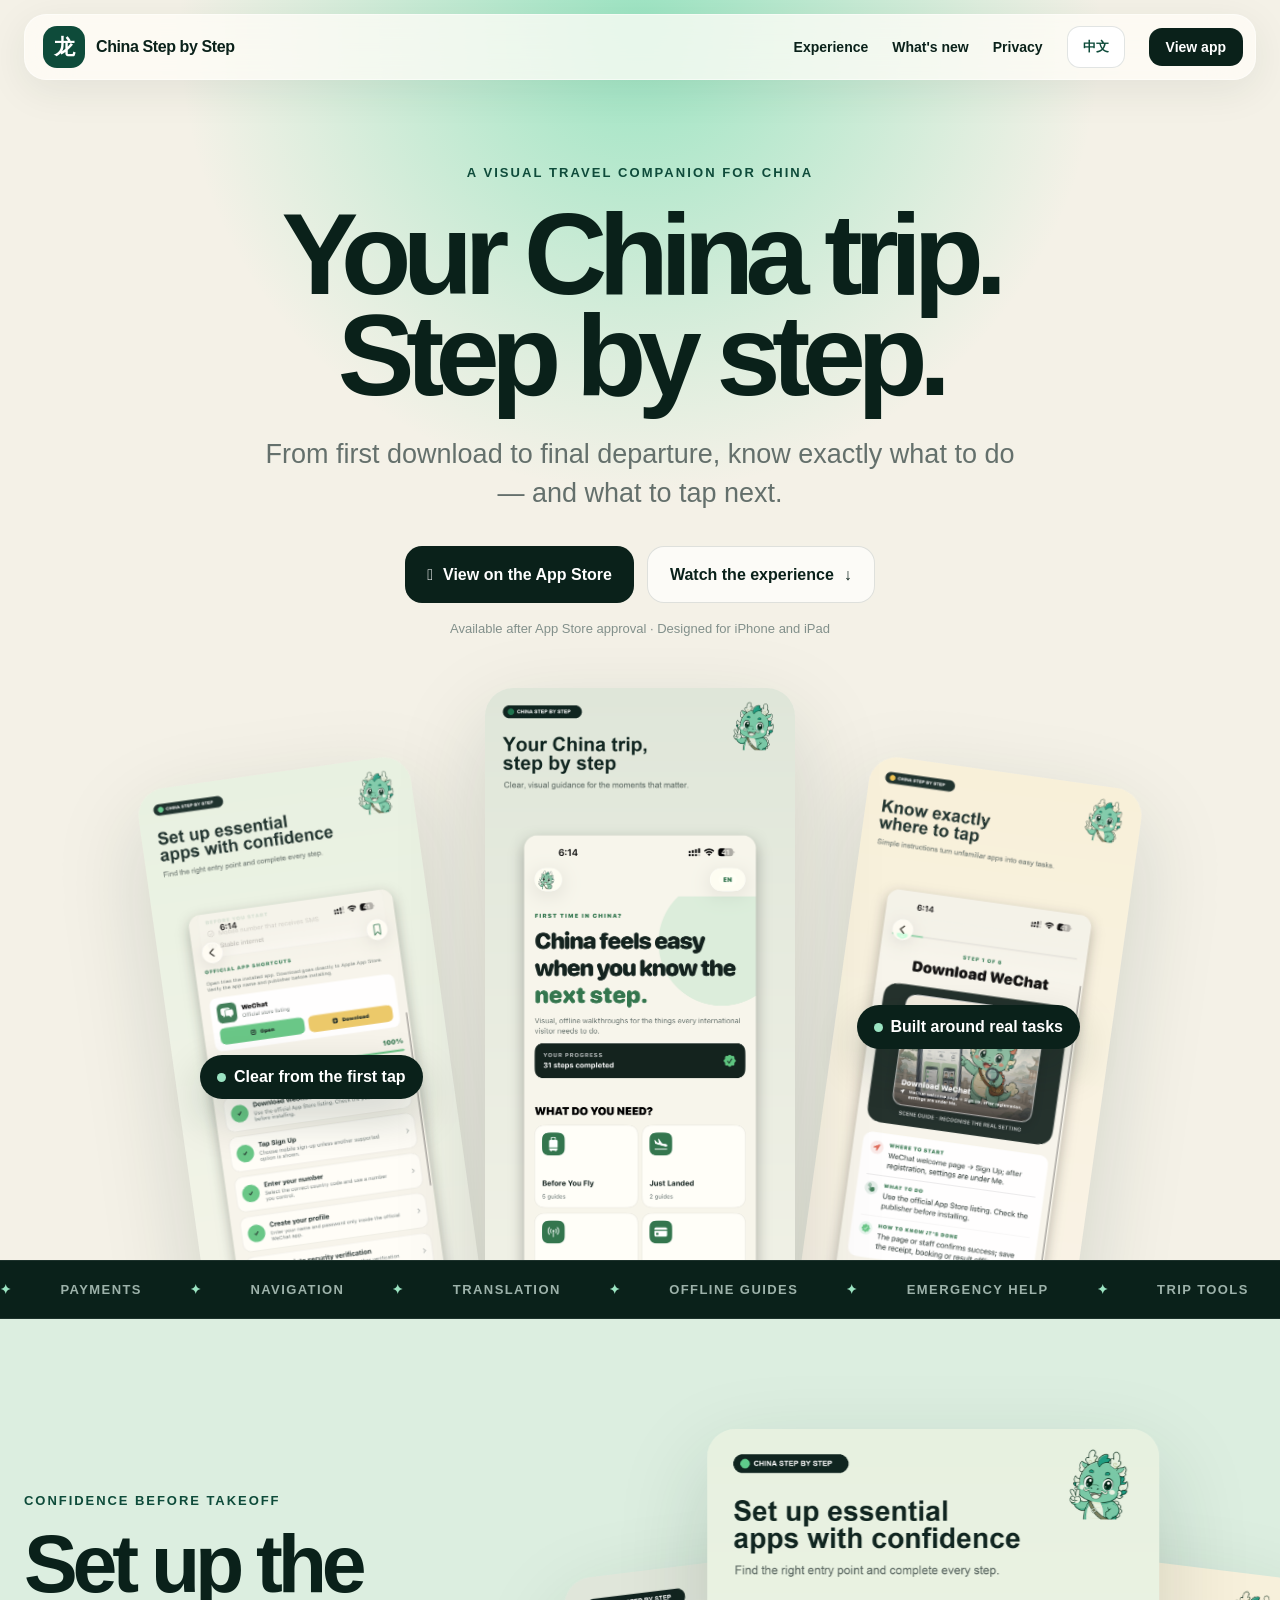
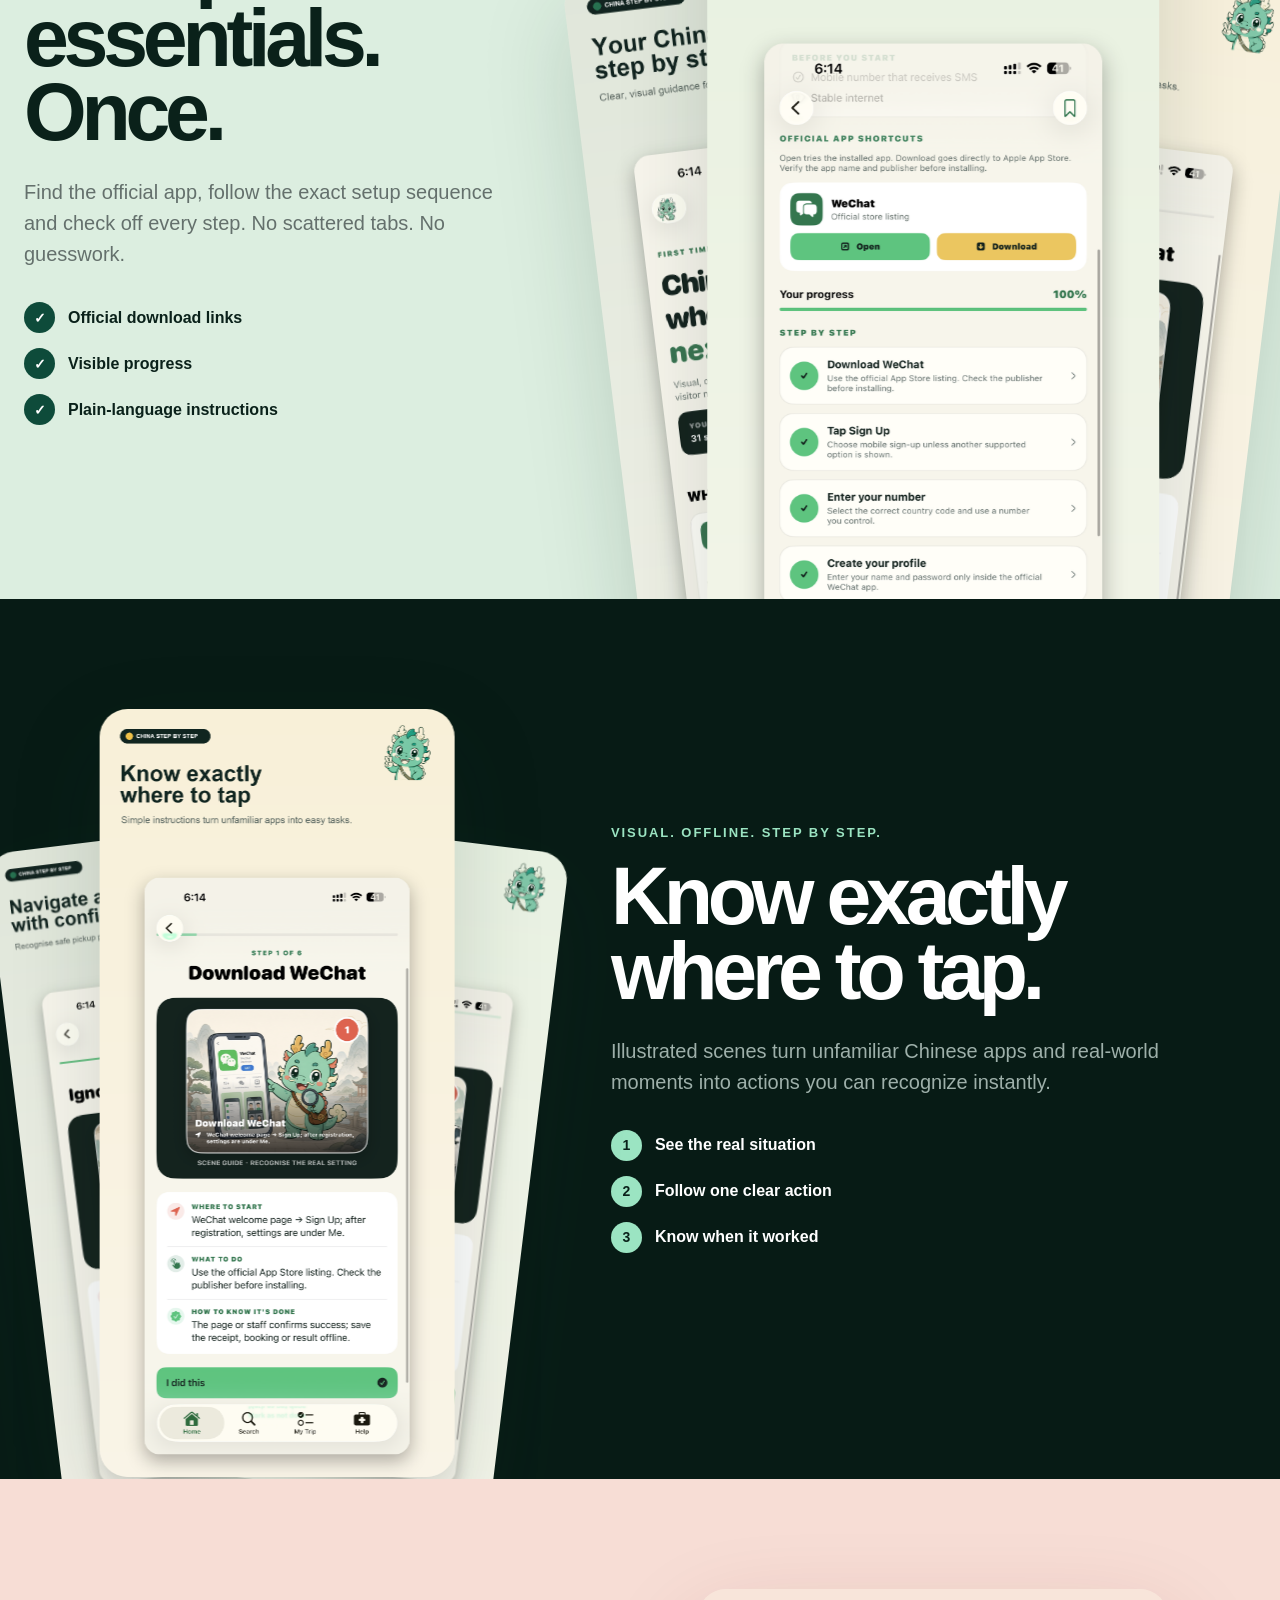
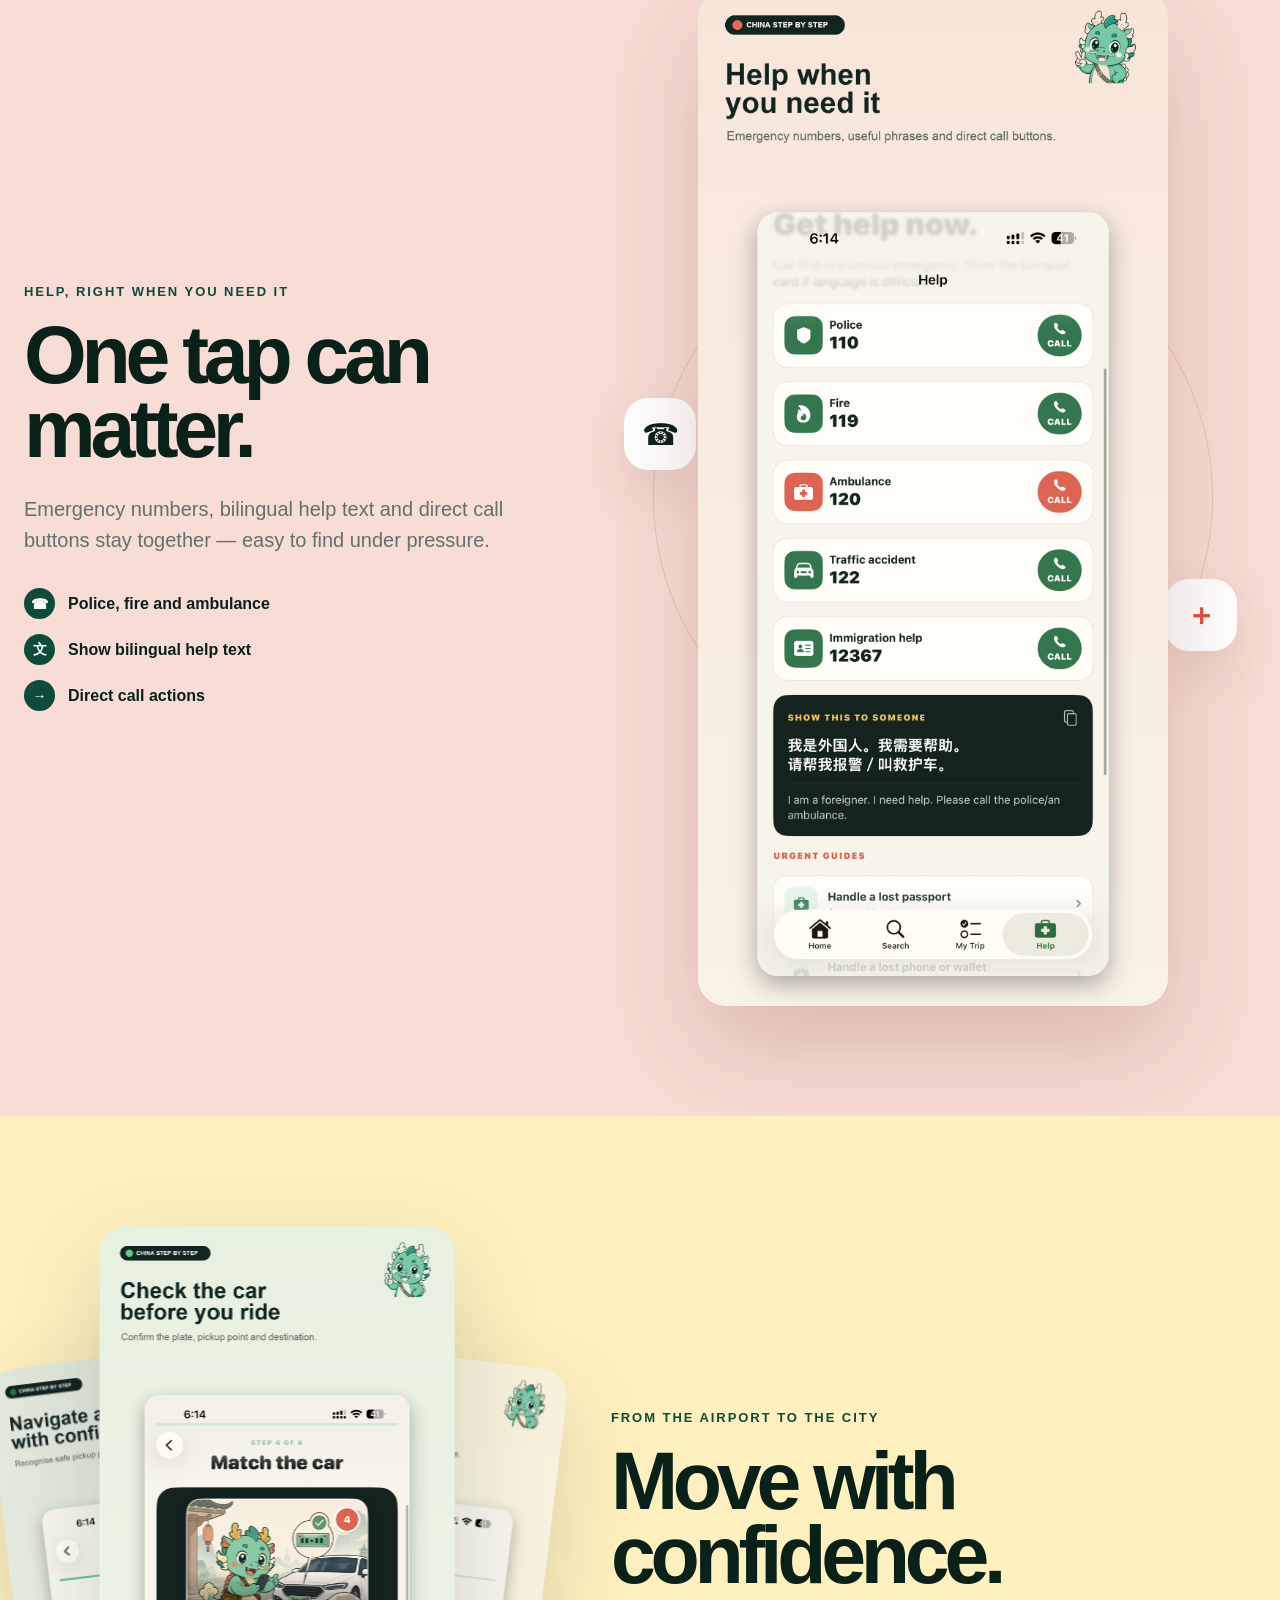
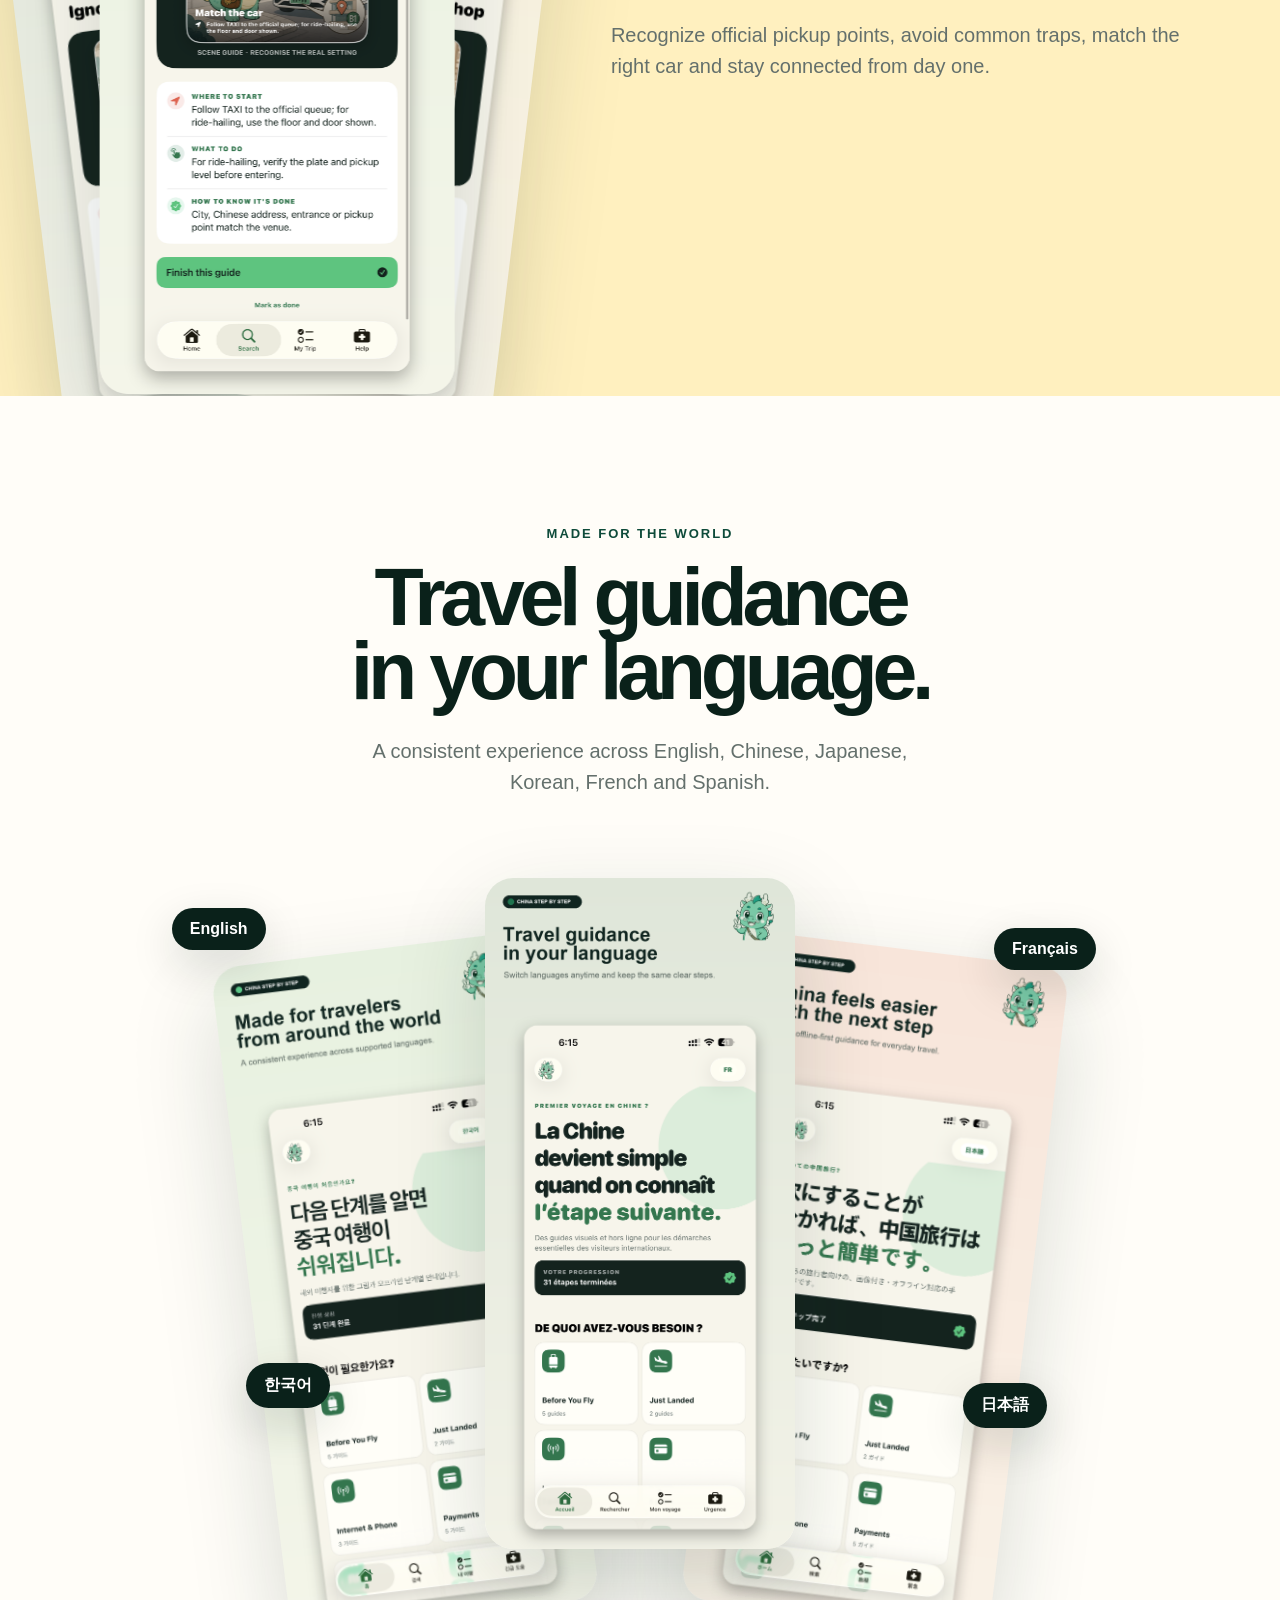
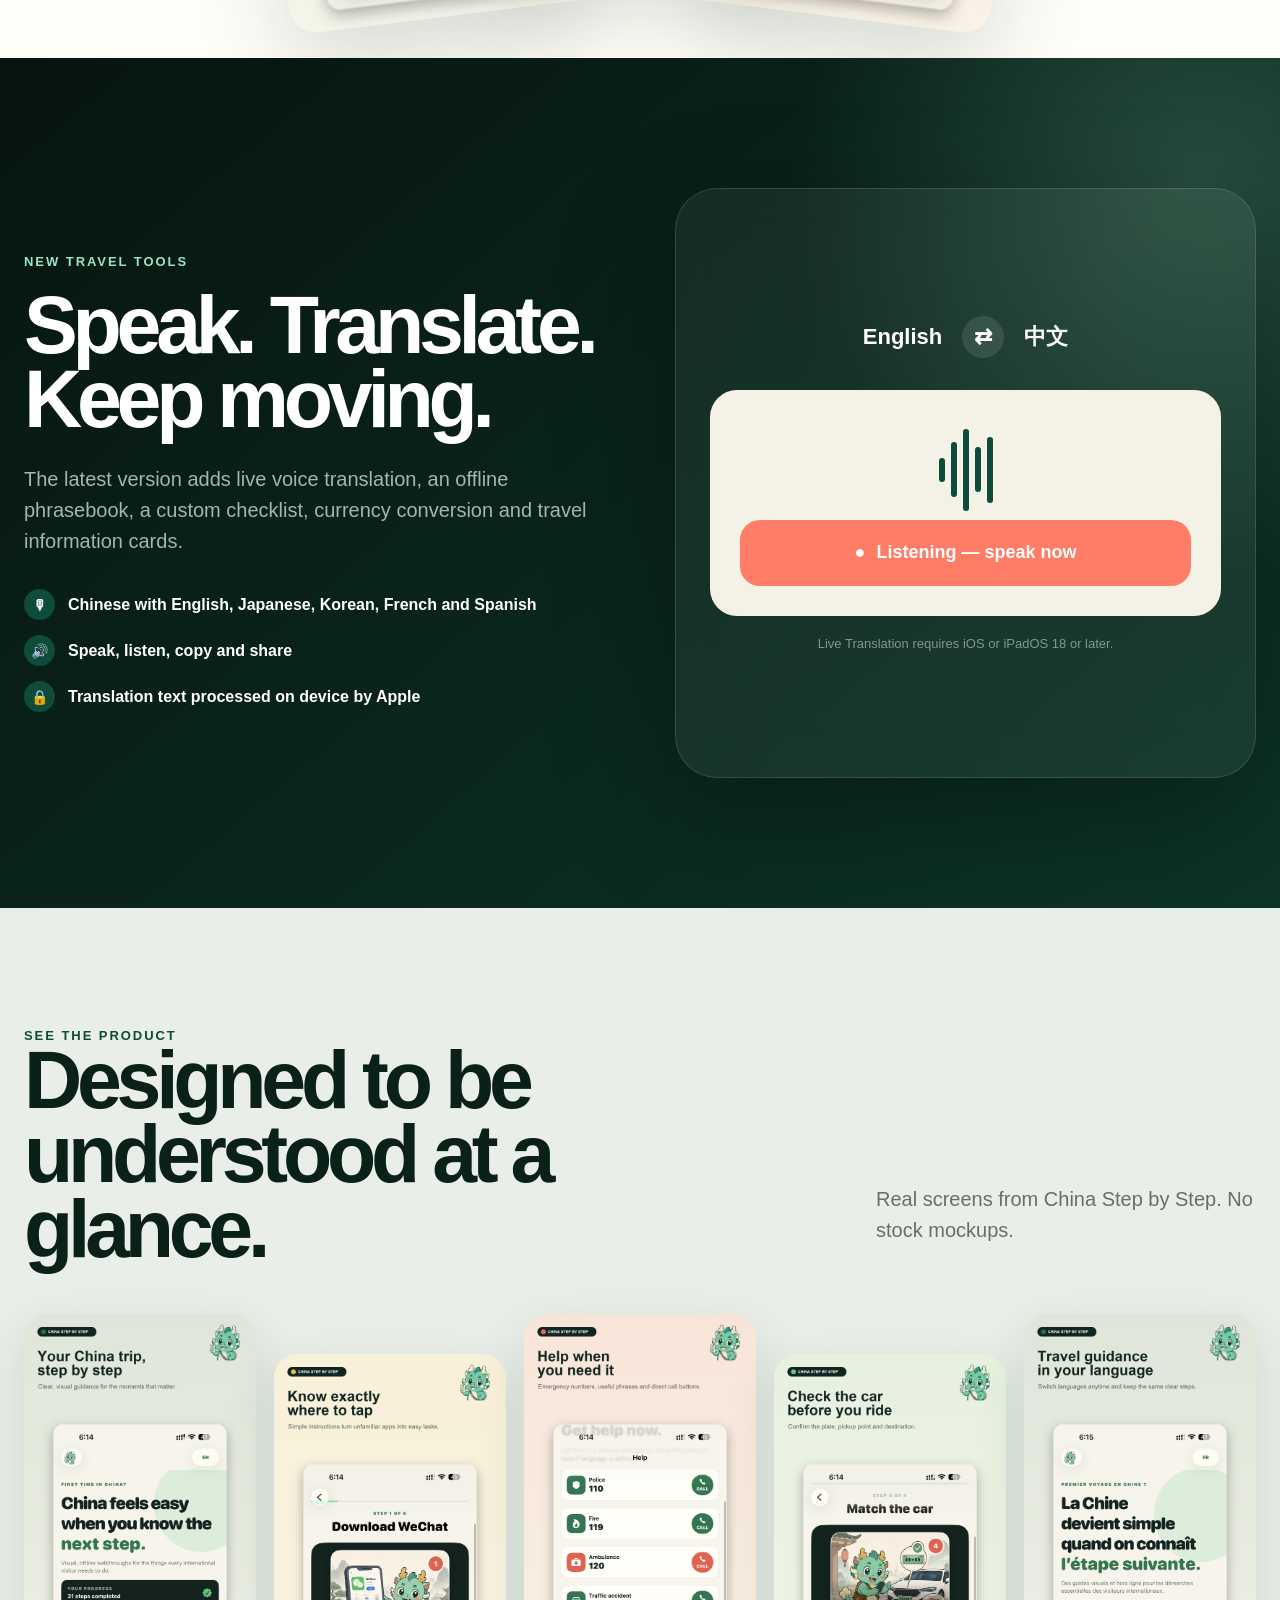
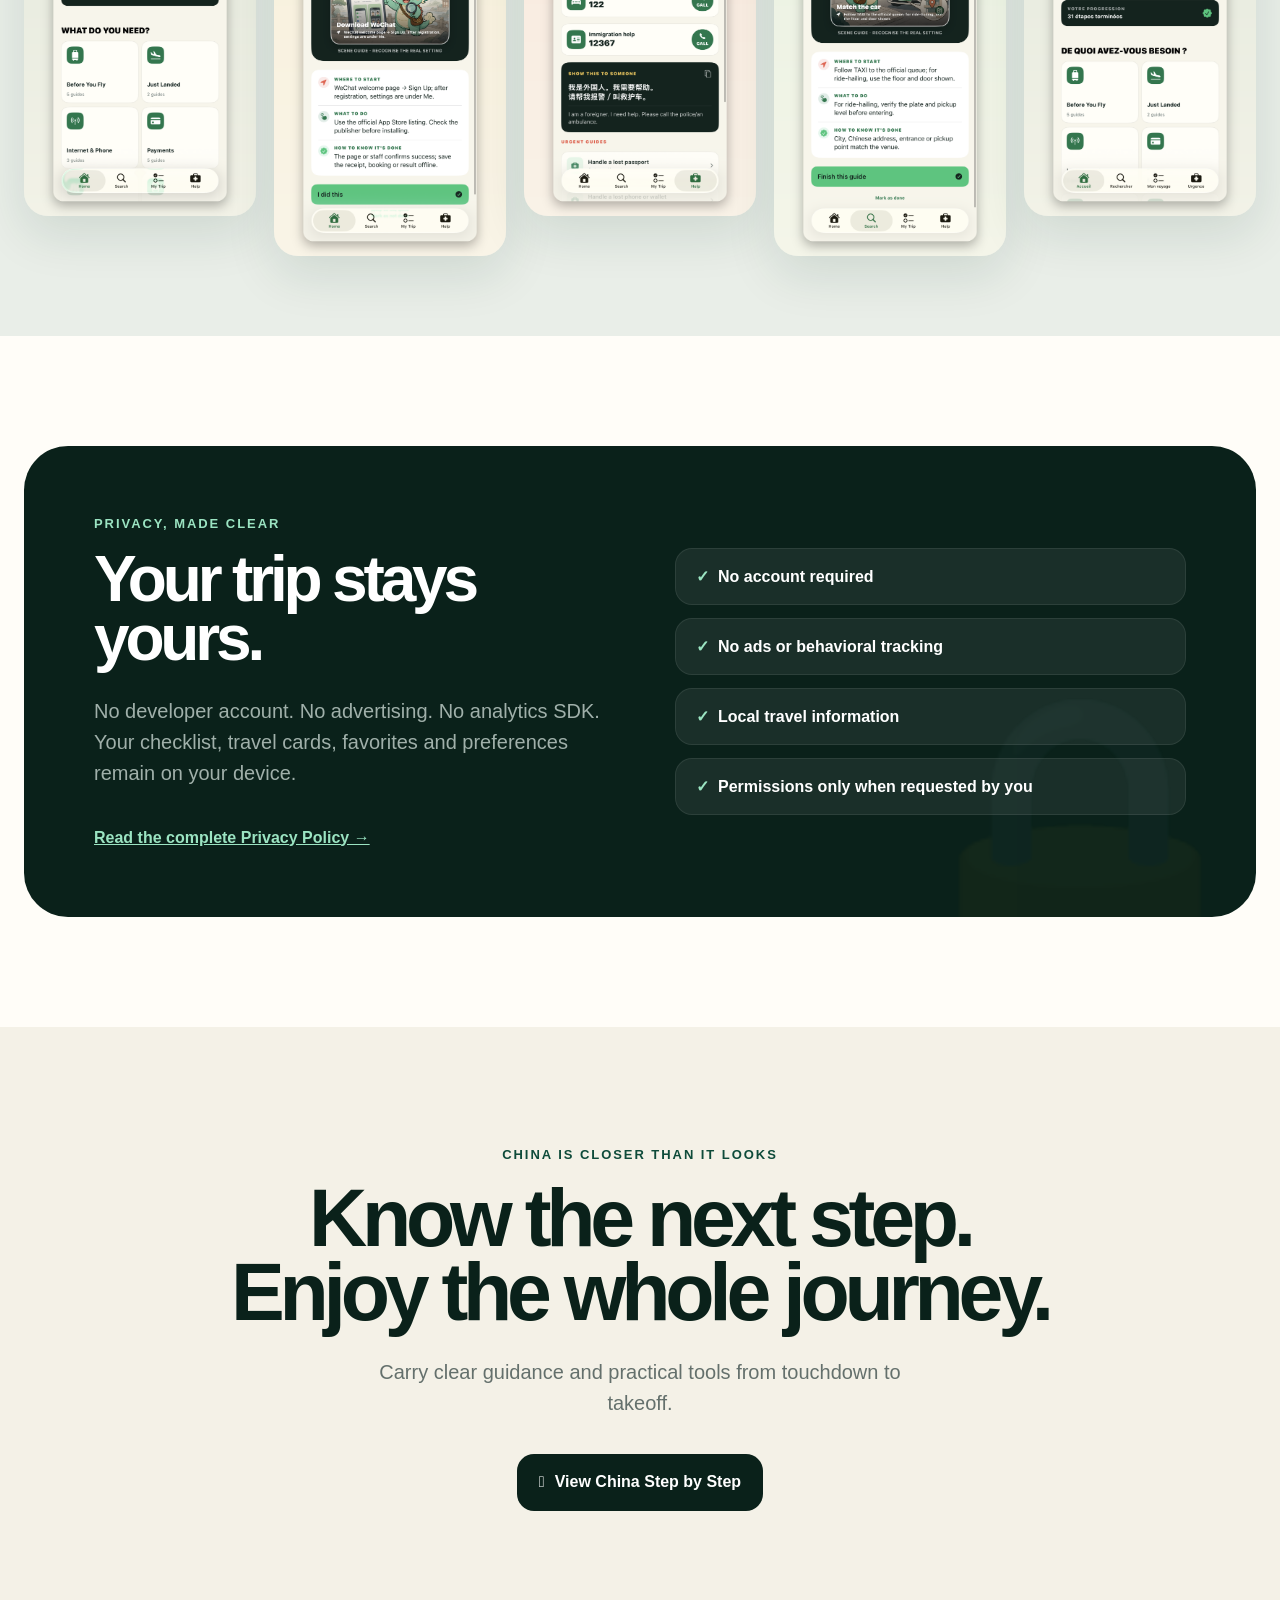
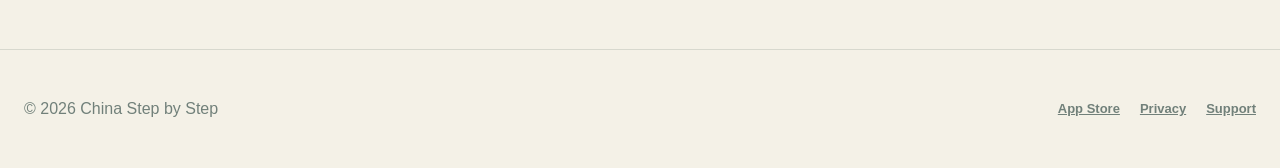
==== commit f269a483: "Redesign product page with real app screenshots" ====
--- a/product.html
+++ b/product.html
@@ -3,42 +3,44 @@
 <head>
   <meta charset="utf-8">
   <meta name="viewport" content="width=device-width, initial-scale=1">
-  <meta name="description" content="China Step by Step — translate, navigate, pay and travel China with confidence.">
-  <meta name="theme-color" content="#080b0f">
-  <title>China Step by Step — China, Made Easier</title>
+  <meta name="description" content="China Step by Step — a visual travel companion for international visitors to China.">
+  <meta name="theme-color" content="#f4f1e7">
+  <title>China Step by Step — Your China Trip, Step by Step</title>
   <style>
-    :root{--bg:#080b0f;--panel:#11161d;--panel2:#151c24;--white:#f6f8f7;--muted:#9ba8a4;--jade:#79efbd;--jade2:#20b980;--orange:#ff765f;--gold:#ffc95c;--line:rgba(255,255,255,.1);--radius:28px;--shadow:0 30px 90px rgba(0,0,0,.38)}
-    *{box-sizing:border-box}html{scroll-behavior:smooth}body{margin:0;background:var(--bg);color:var(--white);font:16px/1.55 Inter,-apple-system,BlinkMacSystemFont,"Segoe UI",sans-serif;overflow-x:hidden}a{color:inherit}.shell{width:min(1180px,calc(100% - 44px));margin:auto}.noise{position:fixed;inset:0;pointer-events:none;opacity:.035;z-index:100;background-image:url("data:image/svg+xml,%3Csvg viewBox='0 0 180 180' xmlns='http://www.w3.org/2000/svg'%3E%3Cfilter id='n'%3E%3CfeTurbulence type='fractalNoise' baseFrequency='.88' numOctaves='3' stitchTiles='stitch'/%3E%3C/filter%3E%3Crect width='100%25' height='100%25' filter='url(%23n)' opacity='.9'/%3E%3C/svg%3E")}
-    .nav{position:fixed;z-index:50;top:18px;left:0;right:0}.nav-in{height:66px;padding:0 12px 0 18px;border:1px solid var(--line);border-radius:20px;background:rgba(10,14,18,.72);backdrop-filter:blur(22px);display:flex;align-items:center;box-shadow:0 12px 40px rgba(0,0,0,.22)}.brand{display:flex;align-items:center;gap:11px;text-decoration:none;font-weight:900;letter-spacing:-.025em}.logo{width:40px;height:40px;border-radius:13px;display:grid;place-items:center;background:linear-gradient(145deg,var(--jade),var(--jade2));color:#07120d;font-size:22px;box-shadow:0 0 35px rgba(121,239,189,.22)}.navlinks{margin-left:auto;display:flex;align-items:center;gap:24px}.navlinks a{text-decoration:none;color:#c7d0cd;font-size:14px;font-weight:700}.lang{border:1px solid var(--line);background:#151b21;color:var(--white);height:42px;padding:0 15px;border-radius:13px;font-weight:850;cursor:pointer}.mini-cta{padding:11px 16px;border-radius:13px;background:var(--white);color:#080b0f!important;font-weight:900!important}
-    .hero{position:relative;min-height:920px;padding:176px 0 94px;isolation:isolate}.orb{position:absolute;border-radius:50%;filter:blur(1px);z-index:-2}.orb-a{width:780px;height:780px;right:-250px;top:-170px;background:radial-gradient(circle at 35% 40%,rgba(121,239,189,.34),rgba(32,185,128,.09) 38%,transparent 68%)}.orb-b{width:580px;height:580px;left:-300px;bottom:-120px;background:radial-gradient(circle,rgba(255,118,95,.16),transparent 67%)}.grid-bg{position:absolute;inset:0;z-index:-3;opacity:.42;background-image:linear-gradient(rgba(255,255,255,.035) 1px,transparent 1px),linear-gradient(90deg,rgba(255,255,255,.035) 1px,transparent 1px);background-size:58px 58px;mask-image:linear-gradient(to bottom,#000 55%,transparent)}.hero-layout{display:grid;grid-template-columns:1.08fr .92fr;gap:70px;align-items:center}.pill{display:inline-flex;align-items:center;gap:9px;padding:8px 13px;border:1px solid rgba(121,239,189,.27);border-radius:999px;background:rgba(121,239,189,.08);color:var(--jade);font-size:12px;font-weight:900;letter-spacing:.11em}.live-dot{width:8px;height:8px;border-radius:50%;background:var(--jade);box-shadow:0 0 0 6px rgba(121,239,189,.1);animation:pulse 2s infinite}.hero h1{font-size:clamp(58px,7.4vw,94px);line-height:.94;letter-spacing:-.065em;margin:27px 0 25px;max-width:790px}.gradient{background:linear-gradient(100deg,var(--jade),#d9ffe9 48%,var(--gold));-webkit-background-clip:text;background-clip:text;color:transparent}.sub{max-width:660px;color:#aab5b1;font-size:clamp(18px,2vw,22px);line-height:1.58}.hero-actions{display:flex;gap:13px;flex-wrap:wrap;margin-top:34px}.btn{min-height:55px;padding:0 21px;border-radius:16px;text-decoration:none;display:inline-flex;align-items:center;justify-content:center;gap:11px;font-weight:900}.btn-main{background:var(--jade);color:#07120d;box-shadow:0 13px 40px rgba(121,239,189,.2)}.btn-ghost{border:1px solid var(--line);background:rgba(255,255,255,.045);color:#fff}.microcopy{color:#71807b;font-size:13px;margin-top:15px}.hero-proof{display:flex;align-items:center;gap:18px;margin-top:44px;color:#909e99;font-size:13px}.avatars{display:flex}.avatar{width:34px;height:34px;border-radius:50%;border:2px solid var(--bg);display:grid;place-items:center;margin-left:-8px;background:#202a33}.avatar:first-child{margin:0}.stars{color:var(--gold);letter-spacing:2px}
-    .device-wrap{position:relative;min-height:650px;display:grid;place-items:center}.ring{position:absolute;width:530px;height:530px;border:1px solid rgba(121,239,189,.2);border-radius:50%;animation:spin 22s linear infinite}.ring:before,.ring:after{content:"";position:absolute;width:13px;height:13px;border-radius:50%;background:var(--jade);box-shadow:0 0 24px var(--jade)}.ring:before{top:69px;left:58px}.ring:after{right:30px;bottom:130px;background:var(--orange);box-shadow:0 0 24px var(--orange)}.phone{position:relative;width:316px;min-height:642px;border:9px solid #242a30;border-radius:50px;background:linear-gradient(180deg,#f7f4eb,#eee9dc);color:#14211d;padding:19px;box-shadow:0 45px 110px rgba(0,0,0,.55),0 0 0 1px #4b555b;transform:rotate(3deg);animation:float 5s ease-in-out infinite}.island{width:94px;height:25px;border-radius:20px;background:#0b0e11;margin:-9px auto 18px}.app-top{display:flex;align-items:center;gap:10px}.app-logo{width:48px;height:48px;border-radius:16px;background:#123d35;color:#fff;display:grid;place-items:center;font-weight:950}.app-top strong{display:block;font-size:17px}.app-top small{color:#6d7975}.translate{margin-top:18px;background:#14211d;color:white;border-radius:22px;padding:18px}.translate label{font-size:11px;color:#8fa19b;font-weight:900;letter-spacing:.08em}.langs{display:flex;align-items:center;justify-content:space-between;margin:13px 0;font-weight:850}.swap{width:31px;height:31px;border-radius:50%;display:grid;place-items:center;background:#26352f}.wave{height:74px;border-radius:16px;background:linear-gradient(90deg,rgba(121,239,189,.1),rgba(121,239,189,.24));display:flex;align-items:center;justify-content:center;gap:4px}.wave i{display:block;width:4px;border-radius:4px;background:var(--jade);animation:wave 1.1s ease-in-out infinite}.wave i:nth-child(1){height:17px}.wave i:nth-child(2){height:37px;animation-delay:.12s}.wave i:nth-child(3){height:55px;animation-delay:.2s}.wave i:nth-child(4){height:31px;animation-delay:.32s}.wave i:nth-child(5){height:45px;animation-delay:.4s}.mic-button{margin-top:14px;height:55px;border-radius:16px;background:var(--orange);display:flex;align-items:center;justify-content:center;gap:9px;font-weight:900}.app-tools{display:grid;grid-template-columns:1fr 1fr;gap:10px;margin-top:12px}.app-card{min-height:103px;border-radius:18px;background:white;padding:13px;border:1px solid #dce2dc;font-size:12px;font-weight:850}.app-card b{display:block;font-size:24px;margin-bottom:11px}.float-card{position:absolute;z-index:3;border:1px solid var(--line);background:rgba(17,22,29,.88);backdrop-filter:blur(18px);border-radius:18px;padding:14px 17px;box-shadow:var(--shadow);font-size:13px;font-weight:800}.float-card b{color:var(--jade);display:block;font-size:16px}.fc1{left:-5px;top:110px;animation:float 4s ease-in-out infinite reverse}.fc2{right:-25px;bottom:130px;animation:float 5.7s ease-in-out infinite}.fc3{left:10px;bottom:50px;animation:float 4.8s ease-in-out infinite}
-    .ticker{border-block:1px solid var(--line);background:#0d1116;overflow:hidden}.ticker-track{width:max-content;display:flex;gap:50px;padding:20px 0;animation:marquee 32s linear infinite;color:#899791;font-size:13px;font-weight:900;letter-spacing:.1em}.ticker-track span:before{content:"✦";color:var(--jade);margin-right:50px}
-    section{padding:105px 0}.eyebrow{color:var(--jade);font-size:12px;font-weight:950;letter-spacing:.14em}.section-title{font-size:clamp(40px,5.3vw,66px);line-height:1;letter-spacing:-.05em;margin:15px 0 20px;max-width:840px}.section-copy{font-size:18px;color:var(--muted);max-width:680px}.bento{display:grid;grid-template-columns:1.1fr .9fr .9fr;grid-auto-rows:260px;gap:18px;margin-top:44px}.tile{position:relative;border:1px solid var(--line);border-radius:var(--radius);background:linear-gradient(145deg,var(--panel2),#0e1319);padding:27px;overflow:hidden}.tile h3{font-size:22px;margin:16px 0 9px}.tile p{color:var(--muted);margin:0;max-width:440px}.tile-icon{width:49px;height:49px;border-radius:15px;display:grid;place-items:center;background:rgba(121,239,189,.1);color:var(--jade);font-size:23px}.tile-main{grid-row:span 2;background:linear-gradient(155deg,#17251f,#0e1512)}.tile-wide{grid-column:span 2}.tile-main:after{content:"";position:absolute;width:360px;height:360px;border-radius:50%;background:radial-gradient(circle,rgba(121,239,189,.2),transparent 66%);right:-140px;bottom:-150px}.conversation{margin-top:30px;display:grid;gap:11px}.bubble{max-width:86%;padding:13px 15px;border-radius:17px;background:#223129;font-size:14px}.bubble.you{margin-left:auto;background:var(--jade);color:#08110d}.checklist-bars{position:absolute;left:27px;right:27px;bottom:28px;display:grid;gap:9px}.bar{height:9px;background:#242d35;border-radius:9px;overflow:hidden}.bar:after{content:"";display:block;height:100%;border-radius:9px;background:linear-gradient(90deg,var(--jade2),var(--jade))}.bar:nth-child(1):after{width:92%}.bar:nth-child(2):after{width:68%}.bar:nth-child(3):after{width:43%}.currency-num{font-size:44px;font-weight:950;letter-spacing:-.04em;color:var(--gold);margin-top:22px}.card-lines{position:absolute;right:24px;bottom:23px;width:48%;display:grid;gap:8px}.card-lines i{height:8px;border-radius:8px;background:#2a343c}.card-lines i:nth-child(2){width:72%}.card-lines i:nth-child(3){width:88%}
-    .outcomes{background:#0b0f14}.outcome-grid{display:grid;grid-template-columns:repeat(3,1fr);gap:18px;margin-top:40px}.outcome{padding:32px;border-top:1px solid var(--line)}.outcome .big{font-size:46px;font-weight:950;letter-spacing:-.04em;color:var(--jade)}.outcome h3{font-size:20px}.outcome p{color:var(--muted)}
-    .story{display:grid;grid-template-columns:.88fr 1.12fr;gap:65px;align-items:center}.route-card{min-height:520px;border-radius:36px;border:1px solid var(--line);background:linear-gradient(160deg,#121922,#0d1217);padding:33px;position:relative;overflow:hidden}.route-line{position:absolute;width:300px;height:430px;border:3px dashed rgba(121,239,189,.35);border-radius:50%;transform:rotate(30deg);right:-60px;top:30px}.stop{position:relative;z-index:2;display:flex;gap:18px;align-items:center;margin-bottom:34px}.stop-icon{width:52px;height:52px;border-radius:17px;display:grid;place-items:center;background:#1d2924;border:1px solid rgba(121,239,189,.2);font-size:23px}.stop small{display:block;color:var(--jade);font-weight:850}.stop strong{font-size:18px}.story-list{display:grid;gap:24px;margin-top:35px}.story-item{display:flex;gap:16px}.story-num{color:var(--jade);font-weight:950}.story-item h3{margin:0 0 6px}.story-item p{margin:0;color:var(--muted)}
-    .privacy{position:relative}.privacy-box{border:1px solid rgba(121,239,189,.2);border-radius:38px;background:linear-gradient(135deg,#14241d,#0d1512 68%);padding:64px;display:grid;grid-template-columns:1fr 1fr;gap:70px;overflow:hidden}.privacy-box:after{content:"🔒";position:absolute;right:5%;bottom:-80px;font-size:280px;opacity:.035}.privacy h2{font-size:clamp(40px,5vw,64px);line-height:1;letter-spacing:-.05em;margin:13px 0}.privacy p{color:#96a69f}.privacy-points{display:grid;gap:14px}.privacy-point{padding:17px 18px;border:1px solid rgba(255,255,255,.08);background:rgba(255,255,255,.035);border-radius:17px;font-weight:800}.privacy-point span{color:var(--jade);margin-right:9px}.text-link{display:inline-block;color:var(--jade);font-weight:900;margin-top:20px}
-    .final{padding-top:25px}.final-box{min-height:440px;border-radius:40px;background:var(--jade);color:#07110d;display:flex;align-items:center;justify-content:center;text-align:center;padding:50px;position:relative;overflow:hidden}.final-box:before,.final-box:after{content:"";position:absolute;border:2px solid rgba(7,17,13,.12);border-radius:50%}.final-box:before{width:420px;height:420px;left:-180px;top:-180px}.final-box:after{width:520px;height:520px;right:-230px;bottom:-300px}.final h2{font-size:clamp(46px,7vw,82px);line-height:.94;letter-spacing:-.06em;margin:0 auto 20px;max-width:850px}.final p{font-size:19px;max-width:620px;margin:0 auto 29px;opacity:.7}.final .btn{position:relative;background:#07110d;color:white}.footer{padding:55px 0 38px;color:#7f8d88}.footer-in{display:flex;align-items:center;gap:22px}.footlinks{margin-left:auto;display:flex;gap:20px;flex-wrap:wrap}.footlinks a{font-size:13px;font-weight:800}
+    :root{--ink:#0a211a;--green:#0e4b3a;--mint:#9be4c2;--coral:#ff7c67;--yellow:#ffd66b;--cream:#f4f1e7;--paper:#fffdf8;--muted:#64706c;--line:rgba(10,33,26,.12);--shadow:0 34px 90px rgba(19,46,37,.17)}
+    *{box-sizing:border-box}html{scroll-behavior:smooth}body{margin:0;background:var(--cream);color:var(--ink);font-family:-apple-system,BlinkMacSystemFont,"SF Pro Display","Segoe UI",sans-serif;overflow-x:hidden}a{color:inherit}.wrap{width:min(1240px,calc(100% - 48px));margin:auto}.nav{position:fixed;z-index:50;left:0;right:0;top:14px}.nav-in{height:66px;padding:0 12px 0 18px;border:1px solid rgba(255,255,255,.48);border-radius:22px;background:rgba(255,253,248,.76);backdrop-filter:blur(24px);box-shadow:0 10px 40px rgba(20,45,37,.08);display:flex;align-items:center}.brand{display:flex;align-items:center;gap:11px;text-decoration:none;font-weight:900;letter-spacing:-.025em}.brand-logo{width:42px;height:42px;border-radius:14px;background:var(--green);color:white;display:grid;place-items:center;font-size:21px}.links{margin-left:auto;display:flex;align-items:center;gap:24px}.links a{text-decoration:none;font-size:14px;font-weight:750}.language{height:42px;padding:0 15px;border:1px solid var(--line);border-radius:13px;background:white;font-weight:850;color:var(--green);cursor:pointer}.store-small{padding:11px 17px;border-radius:13px;background:var(--ink);color:#fff!important;font-weight:850!important}
+    .hero{min-height:1040px;padding:165px 0 0;text-align:center;position:relative;overflow:hidden}.hero:before{content:"";position:absolute;width:920px;height:920px;border-radius:50%;background:radial-gradient(circle,var(--mint),rgba(155,228,194,.25) 52%,transparent 71%);left:50%;top:-430px;transform:translateX(-50%);z-index:-1}.overline{font-size:13px;letter-spacing:.16em;font-weight:900;color:var(--green)}h1{font-size:clamp(64px,9vw,124px);line-height:.88;letter-spacing:-.075em;margin:24px auto 28px;max-width:1100px}.hero-copy{font-size:clamp(19px,2.2vw,27px);line-height:1.45;color:var(--muted);max-width:780px;margin:auto}.actions{display:flex;justify-content:center;gap:13px;flex-wrap:wrap;margin:33px 0 18px}.button{min-height:57px;padding:0 22px;border-radius:17px;display:inline-flex;align-items:center;justify-content:center;gap:10px;text-decoration:none;font-weight:900}.primary{background:var(--ink);color:white}.secondary{background:rgba(255,255,255,.68);border:1px solid var(--line)}.availability{font-size:13px;color:#82908b}.hero-stage{height:590px;position:relative;margin-top:34px;perspective:1400px}.shot{position:absolute;display:block;border-radius:28px;box-shadow:var(--shadow);will-change:transform}.hero-shot{width:310px;left:50%;top:18px;transform:translateX(-50%);z-index:4}.hero-side{width:275px;top:100px;opacity:.93}.hero-left{left:calc(50% - 465px);transform:rotate(-8deg)}.hero-right{right:calc(50% - 465px);transform:rotate(8deg)}.badge{position:absolute;z-index:8;background:var(--ink);color:#fff;padding:13px 17px;border-radius:999px;font-weight:850;box-shadow:0 18px 45px rgba(10,33,26,.2)}.badge-one{left:calc(50% - 440px);top:385px}.badge-two{right:calc(50% - 440px);top:335px}.badge i{display:inline-block;width:9px;height:9px;border-radius:50%;background:var(--mint);margin-right:8px}
+    .strip{background:var(--ink);color:white;overflow:hidden;border-block:1px solid rgba(255,255,255,.08)}.strip-track{width:max-content;display:flex;gap:48px;padding:21px 0;animation:scroll 34s linear infinite;font-size:13px;font-weight:900;letter-spacing:.11em;color:#9db2aa}.strip span:before{content:"✦";color:var(--mint);margin-right:48px}
+    .chapter{min-height:880px;display:flex;align-items:center;padding:110px 0;position:relative;overflow:hidden}.chapter-grid{display:grid;grid-template-columns:.88fr 1.12fr;gap:80px;align-items:center}.chapter.flip .chapter-copy{order:2}.chapter.flip .visual{order:1}.eyebrow{font-size:13px;font-weight:900;letter-spacing:.15em;color:var(--green)}h2{font-size:clamp(52px,6.3vw,92px);line-height:.92;letter-spacing:-.065em;margin:19px 0 28px}.copy{font-size:20px;line-height:1.55;color:var(--muted);max-width:570px}.feature-list{display:grid;gap:15px;margin-top:32px}.feature{display:flex;gap:13px;align-items:center;font-weight:800}.feature span:first-child{width:31px;height:31px;border-radius:50%;display:grid;place-items:center;background:var(--green);color:white;font-size:14px}.visual{position:relative;min-height:660px}.screen-main{width:min(470px,70%);left:50%;top:0;transform:translateX(-50%);z-index:3}.screen-back{width:min(390px,60%);top:125px;filter:saturate(.88)}.back-left{left:0;transform:rotate(-7deg)}.back-right{right:0;transform:rotate(7deg)}.mint-scene{background:#dceee0}.yellow-scene{background:#fff0bf}.coral-scene{background:#f7ddd5}.dark-scene{background:#071b15;color:white}.dark-scene .eyebrow{color:var(--mint)}.dark-scene .copy{color:#9eb0aa}.dark-scene .feature span:first-child{background:var(--mint);color:var(--ink)}
+    .emergency-visual{min-height:690px;display:grid;place-items:center}.emergency-img{width:min(470px,78%);position:relative!important;box-shadow:0 42px 100px rgba(105,31,22,.2)}.help-orbit{position:absolute;width:560px;height:560px;border:1px solid rgba(126,44,32,.15);border-radius:50%}.help-orbit:before,.help-orbit:after{content:"";position:absolute;width:72px;height:72px;border-radius:24px;display:grid;place-items:center;background:white;box-shadow:0 20px 55px rgba(80,40,30,.12);font-size:30px}.help-orbit:before{content:"☎";left:-30px;top:180px}.help-orbit:after{content:"＋";right:-25px;bottom:125px;color:#e14d37;font-weight:900}
+    .world{padding:130px 0;text-align:center;background:var(--paper);overflow:hidden}.world h2{max-width:1000px;margin-inline:auto}.world .copy{margin:0 auto}.language-stage{height:680px;position:relative;margin-top:50px}.language-stage img{width:310px;top:30px}.lang-a{left:50%;transform:translateX(-50%);z-index:5}.lang-b{left:calc(50% - 390px);transform:rotate(-7deg);top:100px!important}.lang-c{right:calc(50% - 390px);transform:rotate(7deg);top:100px!important}.language-chip{position:absolute;z-index:8;padding:12px 18px;border-radius:999px;background:var(--ink);color:white;font-weight:900;box-shadow:0 16px 45px rgba(10,33,26,.15)}.chip-en{left:12%;top:60px}.chip-fr{right:13%;top:80px}.chip-ko{left:18%;bottom:120px}.chip-ja{right:17%;bottom:100px}
+    .new{padding:130px 0;background:linear-gradient(140deg,#06140f,#0d3427);color:white;position:relative;overflow:hidden}.new:after{content:"";position:absolute;width:850px;height:850px;border-radius:50%;background:radial-gradient(circle,rgba(155,228,194,.2),transparent 67%);right:-340px;top:-300px}.new-grid{display:grid;grid-template-columns:1fr 1fr;gap:70px;align-items:center;position:relative;z-index:2}.new .eyebrow{color:var(--mint)}.new h2{max-width:680px}.new .copy{color:#a3b6af}.voice-ui{min-height:590px;border:1px solid rgba(255,255,255,.13);border-radius:42px;background:rgba(255,255,255,.055);backdrop-filter:blur(22px);padding:34px;box-shadow:0 40px 120px rgba(0,0,0,.3);display:flex;flex-direction:column;justify-content:center}.voice-top{display:flex;justify-content:center;align-items:center;gap:20px;font-size:22px;font-weight:900}.swap{width:42px;height:42px;border-radius:50%;background:rgba(255,255,255,.1);display:grid;place-items:center}.voice-card{margin-top:32px;padding:30px;border-radius:27px;background:#f4f1e7;color:var(--ink)}.wave{height:100px;display:flex;align-items:center;justify-content:center;gap:6px}.wave i{display:block;width:6px;border-radius:6px;background:var(--green);animation:wave 1.1s ease-in-out infinite}.wave i:nth-child(1){height:24px}.wave i:nth-child(2){height:55px;animation-delay:.1s}.wave i:nth-child(3){height:82px;animation-delay:.2s}.wave i:nth-child(4){height:45px;animation-delay:.3s}.wave i:nth-child(5){height:66px;animation-delay:.4s}.record{height:66px;border-radius:20px;background:var(--coral);color:white;display:flex;align-items:center;justify-content:center;gap:11px;font-size:18px;font-weight:900}.new-note{font-size:13px;color:#80978e;margin-top:20px;text-align:center}
+    .gallery{padding:120px 0;background:#e9eee8}.gallery-head{display:flex;align-items:end;justify-content:space-between;gap:30px;margin-bottom:48px}.gallery-head h2{margin:0;max-width:760px}.gallery-head .copy{max-width:380px}.gallery-track{display:grid;grid-template-columns:repeat(5,1fr);gap:18px}.gallery-track img{position:relative;width:100%;border-radius:24px;box-shadow:0 18px 50px rgba(20,55,42,.12);transition:transform .35s ease}.gallery-track img:nth-child(even){transform:translateY(40px)}.gallery-track img:hover{transform:translateY(-10px) scale(1.02);z-index:2}
+    .privacy{padding:110px 0;background:var(--paper)}.privacy-card{border-radius:44px;background:var(--ink);color:white;padding:70px;display:grid;grid-template-columns:1fr 1fr;gap:70px;position:relative;overflow:hidden}.privacy-card:after{content:"🔒";position:absolute;font-size:330px;right:-30px;bottom:-140px;opacity:.035}.privacy-card .eyebrow{color:var(--mint)}.privacy-card h2{font-size:clamp(47px,5vw,74px)}.privacy-card .copy{color:#a0b0aa}.privacy-points{display:grid;gap:13px;align-content:center;position:relative;z-index:2}.privacy-point{padding:18px 20px;border-radius:17px;background:rgba(255,255,255,.065);border:1px solid rgba(255,255,255,.08);font-weight:800}.privacy-point b{color:var(--mint);margin-right:9px}.privacy-link{display:inline-block;margin-top:20px;color:var(--mint);font-weight:900}
+    .final{padding:120px 0;text-align:center;background:var(--cream)}.final h2{max-width:1000px;margin-inline:auto}.final .copy{margin:0 auto}.final .actions{margin-top:35px}.footer{padding:50px 0;color:#71807a;border-top:1px solid var(--line)}.footer-in{display:flex;align-items:center;gap:20px}.footer-links{margin-left:auto;display:flex;gap:20px}.footer a{font-size:13px;font-weight:800}
     [data-lang=zh]{display:none}body.zh [data-lang=en]{display:none}body.zh [data-lang=zh]{display:revert}
-    @keyframes pulse{50%{box-shadow:0 0 0 10px rgba(121,239,189,0)}}@keyframes float{50%{transform:translateY(-14px) rotate(3deg)}}@keyframes spin{to{transform:rotate(360deg)}}@keyframes wave{50%{transform:scaleY(.45);opacity:.55}}@keyframes marquee{to{transform:translateX(-50%)}}
-    @media(max-width:930px){.hero{padding-top:145px}.hero-layout,.story,.privacy-box{grid-template-columns:1fr}.hero-copy{text-align:center}.sub{margin:auto}.hero-actions,.hero-proof{justify-content:center}.device-wrap{margin-top:25px}.bento{grid-template-columns:1fr 1fr}.tile-main{grid-column:span 2;grid-row:auto}.tile-wide{grid-column:span 2}.outcome-grid{grid-template-columns:1fr}.outcome{display:grid;grid-template-columns:110px 1fr;gap:15px}.navlinks a:not(.mini-cta){display:none}.privacy-box{gap:35px}}
-    @media(max-width:600px){.shell{width:min(100% - 26px,1180px)}.nav{top:9px}.nav-in{height:58px}.brand span:last-child{font-size:13px}.mini-cta{display:none}.hero{min-height:auto;padding:125px 0 65px}.hero h1{font-size:52px}.hero-proof{display:block}.avatars{justify-content:center;margin-bottom:8px}.device-wrap{min-height:570px;transform:scale(.87);margin:-20px -25px}.ring{width:460px;height:460px}.float-card{font-size:12px}.bento{grid-template-columns:1fr;grid-auto-rows:auto}.tile,.tile-main,.tile-wide{grid-column:auto;min-height:245px}.outcome{display:block;padding-inline:8px}.story{gap:35px}.route-card{min-height:500px;padding:23px}.privacy-box{padding:35px 23px}.final-box{min-height:410px;padding:35px 20px}.final h2{font-size:47px}.footer-in{display:block;text-align:center}.footlinks{justify-content:center;margin:22px 0 0}.navlinks{gap:8px}.lang{height:39px}.section-title{font-size:43px}section{padding:78px 0}}
+    @keyframes scroll{to{transform:translateX(-50%)}}@keyframes wave{50%{transform:scaleY(.42);opacity:.55}}
+    @media(max-width:940px){.chapter-grid,.new-grid,.privacy-card{grid-template-columns:1fr}.chapter.flip .chapter-copy,.chapter.flip .visual{order:initial}.chapter-copy{text-align:center}.chapter-copy .copy{margin-inline:auto}.feature-list{width:max-content;max-width:100%;margin-inline:auto;text-align:left}.visual{min-height:620px}.gallery-track{grid-template-columns:repeat(3,1fr)}.gallery-track img:nth-child(even){transform:none}.links a:not(.store-small){display:none}.world{padding-bottom:70px}.privacy-card{gap:35px}.language-stage{transform:scale(.88);margin-inline:-70px}}
+    @media(max-width:620px){.wrap{width:min(100% - 26px,1240px)}.nav{top:8px}.nav-in{height:58px}.brand span:last-child{font-size:13px}.store-small{display:none}.language{height:39px}.hero{min-height:900px;padding-top:125px}.hero h1{font-size:58px}.hero-copy{font-size:18px}.hero-stage{height:470px;margin-top:26px}.hero-shot{width:230px}.hero-side{width:190px;top:85px}.hero-left{left:-28px}.hero-right{right:-28px}.badge{font-size:11px;padding:10px 12px}.badge-one{left:5px;top:320px}.badge-two{right:5px;top:280px}.chapter{min-height:auto;padding:85px 0}.chapter-grid{gap:35px}h2{font-size:49px}.copy{font-size:17px}.visual,.emergency-visual{min-height:500px}.screen-main{width:70%}.screen-back{width:56%}.help-orbit{width:390px;height:390px}.emergency-img{width:72%}.language-stage{height:520px;transform:none;margin-inline:0}.language-stage img{width:210px}.lang-b{left:-40px}.lang-c{right:-40px}.language-chip{display:none}.voice-ui{min-height:450px;padding:20px;border-radius:30px}.new{padding:90px 0}.gallery{padding:85px 0}.gallery-head{display:block}.gallery-track{grid-template-columns:1fr 1fr;gap:12px}.gallery-track img{border-radius:17px}.gallery-track img:last-child{display:none}.privacy-card{padding:38px 23px;border-radius:30px}.final{padding:85px 0}.footer-in{display:block;text-align:center}.footer-links{justify-content:center;margin:20px 0 0}.availability{max-width:300px;margin-inline:auto}.actions{gap:9px}.button{width:100%}}
     @media(prefers-reduced-motion:reduce){*{animation:none!important;scroll-behavior:auto!important}}
   </style>
 </head>
 <body>
-<div class="noise"></div>
-<nav class="nav"><div class="shell nav-in"><a class="brand" href="#top"><span class="logo">龙</span><span>China Step by Step</span></a><div class="navlinks"><a href="#tools" data-lang="en">Tools</a><a href="#tools" data-lang="zh">工具</a><a href="#journey" data-lang="en">Journey</a><a href="#journey" data-lang="zh">旅程</a><a href="#privacy" data-lang="en">Privacy</a><a href="#privacy" data-lang="zh">隐私</a><button class="lang" id="lang">中文</button><a class="mini-cta" href="https://apps.apple.com/app/id6795864818"><span data-lang="en">Get the app</span><span data-lang="zh">获取 App</span></a></div></div></nav>
-<main id="top">
-  <header class="hero"><div class="grid-bg"></div><div class="orb orb-a"></div><div class="orb orb-b"></div><div class="shell hero-layout"><div class="hero-copy"><div class="pill"><span class="live-dot"></span><span data-lang="en">BUILT FOR TRAVEL IN CHINA</span><span data-lang="zh">专为中国旅行打造</span></div><h1 data-lang="en">China,<br><span class="gradient">made easier.</span></h1><h1 data-lang="zh">来中国，<br><span class="gradient">从未如此轻松。</span></h1><p class="sub" data-lang="en">Translate conversations. Set up payments. Navigate cities. Keep every essential detail ready — in one beautifully simple travel companion.</p><p class="sub" data-lang="zh">翻译对话、准备支付、城市导航、保存关键资料——一个清晰好用的旅行助手，解决外国游客在中国的真实问题。</p><div class="hero-actions"><a class="btn btn-main" href="https://apps.apple.com/app/id6795864818"><span></span><span data-lang="en">View on the App Store</span><span data-lang="zh">前往 App Store</span></a><a class="btn btn-ghost" href="#tools"><span data-lang="en">See what it does</span><span data-lang="zh">查看产品能力</span><span>↓</span></a></div><div class="microcopy" data-lang="en">Available after App Store approval · iPhone & iPad</div><div class="microcopy" data-lang="zh">通过 App Store 审核后开放下载 · 支持 iPhone 与 iPad</div><div class="hero-proof"><div class="avatars"><span class="avatar">🌍</span><span class="avatar">✈️</span><span class="avatar">🏮</span><span class="avatar">🐉</span></div><div><div class="stars">★★★★★</div><span data-lang="en">One toolkit for the entire journey</span><span data-lang="zh">一个工具箱，覆盖完整旅程</span></div></div></div>
-  <div class="device-wrap"><div class="ring"></div><div class="float-card fc1"><b data-lang="en">Speak naturally</b><b data-lang="zh">自然开口说</b><span data-lang="en">Voice → translation</span><span data-lang="zh">语音 → 翻译</span></div><div class="float-card fc2"><b data-lang="en">Works offline</b><b data-lang="zh">离线也能用</b><span data-lang="en">Guides & essential tools</span><span data-lang="zh">指南与关键工具</span></div><div class="float-card fc3"><b data-lang="en">Private by design</b><b data-lang="zh">隐私优先设计</b><span data-lang="en">No developer profile</span><span data-lang="zh">不建立用户画像</span></div><div class="phone"><div class="island"></div><div class="app-top"><div class="app-logo">龙</div><div><strong data-lang="en">Live translation</strong><strong data-lang="zh">实时翻译</strong><small data-lang="en">Speak. Understand. Connect.</small><small data-lang="zh">开口说，马上懂。</small></div></div><div class="translate"><label data-lang="en">VOICE TRANSLATION</label><label data-lang="zh">语音翻译</label><div class="langs"><span>English</span><span class="swap">⇄</span><span>中文</span></div><div class="wave"><i></i><i></i><i></i><i></i><i></i></div><div class="mic-button">● <span data-lang="en">Listening…</span><span data-lang="zh">正在聆听…</span></div></div><div class="app-tools"><div class="app-card"><b>💬</b><span data-lang="en">Phrasebook</span><span data-lang="zh">离线常用语</span></div><div class="app-card"><b>✅</b><span data-lang="en">Checklist</span><span data-lang="zh">行前清单</span></div><div class="app-card"><b>¥</b><span data-lang="en">Currency</span><span data-lang="zh">汇率换算</span></div><div class="app-card"><b>🪪</b><span data-lang="en">Travel cards</span><span data-lang="zh">旅行资料卡</span></div></div></div></div></div></header>
-  <div class="ticker"><div class="ticker-track"><span>LIVE TRANSLATION</span><span>PAYMENTS</span><span>NAVIGATION</span><span>OFFLINE PHRASES</span><span>TRIP CHECKLIST</span><span>EMERGENCY HELP</span><span>LIVE TRANSLATION</span><span>PAYMENTS</span><span>NAVIGATION</span><span>OFFLINE PHRASES</span><span>TRIP CHECKLIST</span><span>EMERGENCY HELP</span></div></div>
-  <section id="tools"><div class="shell"><div class="eyebrow" data-lang="en">A REAL TOOLKIT, NOT ANOTHER BLOG</div><div class="eyebrow" data-lang="zh">不是攻略文章，而是真正的旅行工具</div><h2 class="section-title" data-lang="en">Built for the exact moment you need it.</h2><h2 class="section-title" data-lang="zh">在真正需要的时刻，马上解决问题。</h2><p class="section-copy" data-lang="en">Fast to scan. Easy to act on. Designed around the questions international travelers actually ask in China.</p><p class="section-copy" data-lang="zh">信息快速扫读、操作一步直达，围绕外国游客在中国真正遇到的问题设计。</p><div class="bento"><article class="tile tile-main"><div class="tile-icon">🎙️</div><h3 data-lang="en">Live voice translation</h3><h3 data-lang="zh">实时语音翻译</h3><p data-lang="en">Speak or type. Switch direction. Hear the result. Supports Chinese with English, Japanese, Korean, French and Spanish on iOS 18+.</p><p data-lang="zh">支持语音和文字输入、交换方向及结果朗读。iOS 18+ 支持中文与英、日、韩、法、西班牙语互译。</p><div class="conversation"><div class="bubble" data-lang="en">Where is the nearest metro station?</div><div class="bubble" data-lang="zh">最近的地铁站在哪里？</div><div class="bubble you">最近的地铁站在哪里？</div><div class="bubble">Zuìjìn de dìtiě zhàn zài nǎlǐ?</div></div></article><article class="tile"><div class="tile-icon">✅</div><h3 data-lang="en">Trip checklist</h3><h3 data-lang="zh">行前清单</h3><p data-lang="en">Prepare once. Travel calmer.</p><p data-lang="zh">提前准备，旅途更从容。</p><div class="checklist-bars"><div class="bar"></div><div class="bar"></div><div class="bar"></div></div></article><article class="tile"><div class="tile-icon">¥</div><h3 data-lang="en">Currency converter</h3><h3 data-lang="zh">汇率换算</h3><div class="currency-num">¥ 726.50</div><p data-lang="en">Your rate. Offline math.</p><p data-lang="zh">自定义汇率，离线计算。</p></article><article class="tile tile-wide"><div class="tile-icon">💬</div><h3 data-lang="en">Phrasebook that speaks for you</h3><h3 data-lang="zh">会替你开口的离线常用语</h3><p data-lang="en">Search useful phrases, hear Chinese pronunciation, save favorites and show full-screen cards across a counter.</p><p data-lang="zh">搜索实用短语、播放中文发音、收藏内容，并可隔着柜台全屏展示。</p></article><article class="tile"><div class="tile-icon">🪪</div><h3 data-lang="en">Travel cards</h3><h3 data-lang="zh">旅行资料卡</h3><p data-lang="en">Hotel. Flight. Emergency contact. Allergies.</p><p data-lang="zh">酒店、航班、紧急联系人和过敏信息。</p><div class="card-lines"><i></i><i></i><i></i></div></article></div></div></section>
-  <section class="outcomes"><div class="shell"><div class="eyebrow" data-lang="en">WHY IT FEELS DIFFERENT</div><div class="eyebrow" data-lang="zh">为什么它更好用</div><h2 class="section-title" data-lang="en">Less searching.<br>More traveling.</h2><h2 class="section-title" data-lang="zh">少一点搜索，<br>多一点旅行。</h2><div class="outcome-grid"><article class="outcome"><div class="big">01</div><div><h3 data-lang="en">Action over information</h3><h3 data-lang="zh">从信息直接到行动</h3><p data-lang="en">Clear buttons open official downloads, relevant services and emergency calls when you need the next step.</p><p data-lang="zh">清晰按钮可打开官方下载、相关服务和紧急电话，直接完成下一步。</p></div></article><article class="outcome"><div class="big">02</div><div><h3 data-lang="en">Made for unfamiliar systems</h3><h3 data-lang="zh">专为陌生环境设计</h3><p data-lang="en">Payment, transport, maps, food delivery and registration are explained from zero — without assuming local knowledge.</p><p data-lang="zh">从零讲清支付、交通、地图、外卖和登记流程，不默认用户熟悉中国环境。</p></div></article><article class="outcome"><div class="big">03</div><div><h3 data-lang="en">Ready when the signal is not</h3><h3 data-lang="zh">网络不好时依然可靠</h3><p data-lang="en">Core guides, phrases, cards, checklists and currency calculations remain useful offline.</p><p data-lang="zh">核心指南、常用语、资料卡、清单和汇率计算均可离线使用。</p></div></article></div></div></section>
-  <section id="journey"><div class="shell story"><div class="route-card"><div class="route-line"></div><div class="stop"><div class="stop-icon">✈️</div><div><small data-lang="en">BEFORE YOU FLY</small><small data-lang="zh">出发之前</small><strong data-lang="en">Apps, payment, documents</strong><strong data-lang="zh">应用、支付与证件</strong></div></div><div class="stop"><div class="stop-icon">🛬</div><div><small data-lang="en">LAND & CONNECT</small><small data-lang="zh">抵达与连接</small><strong data-lang="en">Airport, SIM, transport</strong><strong data-lang="zh">机场、网络与交通</strong></div></div><div class="stop"><div class="stop-icon">🏙️</div><div><small data-lang="en">MOVE WITH CONFIDENCE</small><small data-lang="zh">自在探索</small><strong data-lang="en">Translate, navigate, pay</strong><strong data-lang="zh">翻译、导航与支付</strong></div></div><div class="stop"><div class="stop-icon">🆘</div><div><small data-lang="en">WHEN PLANS CHANGE</small><small data-lang="zh">应对突发情况</small><strong data-lang="en">Help cards, calls, guidance</strong><strong data-lang="zh">求助卡、电话与指南</strong></div></div></div><div><div class="eyebrow" data-lang="en">ONE COMPANION. THE WHOLE JOURNEY.</div><div class="eyebrow" data-lang="zh">一个助手，覆盖完整旅程</div><h2 class="section-title" data-lang="en">From “What do I do?” to “I’ve got this.”</h2><h2 class="section-title" data-lang="zh">从“不知道怎么办”，到“我可以搞定”。</h2><div class="story-list"><div class="story-item"><span class="story-num">01</span><div><h3 data-lang="en">Prepare with clarity</h3><h3 data-lang="zh">清楚完成行前准备</h3><p data-lang="en">Know what to install, configure and carry before departure.</p><p data-lang="zh">出发前知道需要安装、设置和携带什么。</p></div></div><div class="story-item"><span class="story-num">02</span><div><h3 data-lang="en">Communicate without panic</h3><h3 data-lang="zh">不慌张地完成沟通</h3><p data-lang="en">Translate speech, play Chinese and show large-format phrases.</p><p data-lang="zh">翻译语音、播放中文，并大字展示实用短语。</p></div></div><div class="story-item"><span class="story-num">03</span><div><h3 data-lang="en">Keep essentials at hand</h3><h3 data-lang="zh">关键资料随时可用</h3><p data-lang="en">Important addresses and contacts stay organized on your device.</p><p data-lang="zh">重要地址与联系人有序保存在你的设备上。</p></div></div></div></div></div></section>
-  <section id="privacy" class="privacy"><div class="shell privacy-box"><div><div class="eyebrow" data-lang="en">PRIVACY WITHOUT FINE PRINT</div><div class="eyebrow" data-lang="zh">不用读小字也能明白的隐私设计</div><h2 data-lang="en">Your trip stays yours.</h2><h2 data-lang="zh">你的旅程，只属于你。</h2><p data-lang="en">China Step by Step is useful without creating a developer account, showing ads or building a behavioral profile about you.</p><p data-lang="zh">无需注册开发者账号，没有广告，也不会根据你的使用行为建立用户画像。</p><a class="text-link" href="index.html"><span data-lang="en">Read the full privacy policy →</span><span data-lang="zh">查看完整隐私政策 →</span></a></div><div class="privacy-points"><div class="privacy-point"><span>✓</span><span data-lang="en">No account required</span><span data-lang="zh">无需注册账号</span></div><div class="privacy-point"><span>✓</span><span data-lang="en">No ads or analytics SDKs</span><span data-lang="zh">没有广告或分析 SDK</span></div><div class="privacy-point"><span>✓</span><span data-lang="en">Travel details stored locally</span><span data-lang="zh">旅行资料保存在本机</span></div><div class="privacy-point"><span>✓</span><span data-lang="en">Permissions requested only when needed</span><span data-lang="zh">仅在需要时申请权限</span></div><div class="privacy-point"><span>✓</span><span data-lang="en">No developer-operated data server</span><span data-lang="zh">没有开发者数据服务器</span></div></div></div></section>
-  <section class="final"><div class="shell final-box"><div><h2 data-lang="en">Ready to feel at home in China?</h2><h2 data-lang="zh">准备好更轻松地探索中国了吗？</h2><p data-lang="en">Carry the answers, tools and confidence you need — from touchdown to takeoff.</p><p data-lang="zh">从落地到返程，把需要的答案、工具和信心都装进口袋。</p><a class="btn" href="https://apps.apple.com/app/id6795864818"><span></span><span data-lang="en">View China Step by Step</span><span data-lang="zh">查看 China Step by Step</span></a></div></div></section>
-</main>
-<footer class="footer"><div class="shell footer-in"><div>© 2026 China Step by Step</div><div class="footlinks"><a href="https://apps.apple.com/app/id6795864818">App Store</a><a href="index.html"><span data-lang="en">Privacy</span><span data-lang="zh">隐私政策</span></a><a href="support.html"><span data-lang="en">Support</span><span data-lang="zh">技术支持</span></a></div></div></footer>
-<script>const b=document.getElementById('lang');const saved=localStorage.getItem('csc-lang');const set=z=>{document.body.classList.toggle('zh',z);document.documentElement.lang=z?'zh-CN':'en';b.textContent=z?'English':'中文';localStorage.setItem('csc-lang',z?'zh':'en')};set(saved==='zh');b.addEventListener('click',()=>set(!document.body.classList.contains('zh')));</script>
+  <nav class="nav"><div class="wrap nav-in"><a class="brand" href="#top"><span class="brand-logo">龙</span><span>China Step by Step</span></a><div class="links"><a href="#experience" data-lang="en">Experience</a><a href="#experience" data-lang="zh">产品体验</a><a href="#new" data-lang="en">What's new</a><a href="#new" data-lang="zh">新功能</a><a href="#privacy" data-lang="en">Privacy</a><a href="#privacy" data-lang="zh">隐私</a><button class="language" id="language">中文</button><a class="store-small" href="https://apps.apple.com/app/id6795864818"><span data-lang="en">View app</span><span data-lang="zh">查看 App</span></a></div></div></nav>
+  <main id="top">
+    <header class="hero"><div class="wrap"><div class="overline" data-lang="en">A VISUAL TRAVEL COMPANION FOR CHINA</div><div class="overline" data-lang="zh">为中国旅行而生的视觉旅行助手</div><h1 data-lang="en">Your China trip.<br>Step by step.</h1><h1 data-lang="zh">你的中国之旅。<br>一步一步，更轻松。</h1><p class="hero-copy" data-lang="en">From first download to final departure, know exactly what to do — and what to tap next.</p><p class="hero-copy" data-lang="zh">从出发前下载应用到旅程结束，清楚知道该做什么、下一步点哪里。</p><div class="actions"><a class="button primary" href="https://apps.apple.com/app/id6795864818"><span></span><span data-lang="en">View on the App Store</span><span data-lang="zh">前往 App Store</span></a><a class="button secondary" href="#experience"><span data-lang="en">Watch the experience</span><span data-lang="zh">查看产品体验</span><span>↓</span></a></div><div class="availability" data-lang="en">Available after App Store approval · Designed for iPhone and iPad</div><div class="availability" data-lang="zh">通过 App Store 审核后开放下载 · 专为 iPhone 与 iPad 设计</div><div class="hero-stage"><img class="shot hero-side hero-left" src="product-assets/02_IMG_2132.png" alt="Official app shortcuts and setup steps"><img class="shot hero-shot" src="product-assets/01_IMG_2131.png" alt="China Step by Step home screen"><img class="shot hero-side hero-right" src="product-assets/03_IMG_2133.png" alt="Step-by-step WeChat setup guide"><div class="badge badge-one"><i></i><span data-lang="en">Clear from the first tap</span><span data-lang="zh">从第一次点击就清楚</span></div><div class="badge badge-two"><i></i><span data-lang="en">Built around real tasks</span><span data-lang="zh">围绕真实任务设计</span></div></div></div></header>
+    <div class="strip"><div class="strip-track"><span>PAYMENTS</span><span>NAVIGATION</span><span>TRANSLATION</span><span>OFFLINE GUIDES</span><span>EMERGENCY HELP</span><span>TRIP TOOLS</span><span>PAYMENTS</span><span>NAVIGATION</span><span>TRANSLATION</span><span>OFFLINE GUIDES</span><span>EMERGENCY HELP</span><span>TRIP TOOLS</span></div></div>
+    <section id="experience" class="chapter mint-scene"><div class="wrap chapter-grid"><div class="chapter-copy"><div class="eyebrow" data-lang="en">CONFIDENCE BEFORE TAKEOFF</div><div class="eyebrow" data-lang="zh">起飞前就准备好</div><h2 data-lang="en">Set up the essentials. Once.</h2><h2 data-lang="zh">关键事项，一次准备完成。</h2><p class="copy" data-lang="en">Find the official app, follow the exact setup sequence and check off every step. No scattered tabs. No guesswork.</p><p class="copy" data-lang="zh">找到官方应用，按照准确顺序完成设置并逐项确认。不必打开一堆网页，也不需要猜测。</p><div class="feature-list"><div class="feature"><span>✓</span><span data-lang="en">Official download links</span><span data-lang="zh">官方下载链接</span></div><div class="feature"><span>✓</span><span data-lang="en">Visible progress</span><span data-lang="zh">清晰进度反馈</span></div><div class="feature"><span>✓</span><span data-lang="en">Plain-language instructions</span><span data-lang="zh">简单易懂的操作说明</span></div></div></div><div class="visual"><img class="shot screen-back back-left" src="product-assets/01_IMG_2131.png" alt="App home screenshot"><img class="shot screen-main" src="product-assets/02_IMG_2132.png" alt="Essential app setup screenshot"><img class="shot screen-back back-right" src="product-assets/03_IMG_2133.png" alt="Detailed guide screenshot"></div></div></section>
+    <section class="chapter dark-scene flip"><div class="wrap chapter-grid"><div class="chapter-copy"><div class="eyebrow" data-lang="en">VISUAL. OFFLINE. STEP BY STEP.</div><div class="eyebrow" data-lang="zh">看得懂、离线用、一步一步完成</div><h2 data-lang="en">Know exactly where to tap.</h2><h2 data-lang="zh">清楚知道该点哪里。</h2><p class="copy" data-lang="en">Illustrated scenes turn unfamiliar Chinese apps and real-world moments into actions you can recognize instantly.</p><p class="copy" data-lang="zh">场景插画把陌生的中国应用和现实环境转化成一眼就能识别的操作。</p><div class="feature-list"><div class="feature"><span>1</span><span data-lang="en">See the real situation</span><span data-lang="zh">先认清真实场景</span></div><div class="feature"><span>2</span><span data-lang="en">Follow one clear action</span><span data-lang="zh">再完成一个清晰动作</span></div><div class="feature"><span>3</span><span data-lang="en">Know when it worked</span><span data-lang="zh">最后确认是否成功</span></div></div></div><div class="visual"><img class="shot screen-back back-left" src="product-assets/05_IMG_2135.png" alt="Airport arrival guide"><img class="shot screen-main" src="product-assets/03_IMG_2133.png" alt="Step-by-step visual guide"><img class="shot screen-back back-right" src="product-assets/06_IMG_2136.png" alt="Taxi matching guide"></div></div></section>
+    <section class="chapter coral-scene"><div class="wrap chapter-grid"><div class="chapter-copy"><div class="eyebrow" data-lang="en">HELP, RIGHT WHEN YOU NEED IT</div><div class="eyebrow" data-lang="zh">需要帮助时，马上找到</div><h2 data-lang="en">One tap can matter.</h2><h2 data-lang="zh">关键时刻，一键直达。</h2><p class="copy" data-lang="en">Emergency numbers, bilingual help text and direct call buttons stay together — easy to find under pressure.</p><p class="copy" data-lang="zh">紧急电话、双语求助文字和直接拨号按钮集中展示，紧张时也能快速找到。</p><div class="feature-list"><div class="feature"><span>☎</span><span data-lang="en">Police, fire and ambulance</span><span data-lang="zh">公安、消防与急救</span></div><div class="feature"><span>文</span><span data-lang="en">Show bilingual help text</span><span data-lang="zh">出示双语求助文字</span></div><div class="feature"><span>→</span><span data-lang="en">Direct call actions</span><span data-lang="zh">直接拨号操作</span></div></div></div><div class="emergency-visual"><div class="help-orbit"></div><img class="shot emergency-img" src="product-assets/04_IMG_2134.png" alt="Emergency help and direct call screen"></div></div></section>
+    <section class="chapter yellow-scene flip"><div class="wrap chapter-grid"><div class="chapter-copy"><div class="eyebrow" data-lang="en">FROM THE AIRPORT TO THE CITY</div><div class="eyebrow" data-lang="zh">从机场顺利进入城市</div><h2 data-lang="en">Move with confidence.</h2><h2 data-lang="zh">每一步都更安心。</h2><p class="copy" data-lang="en">Recognize official pickup points, avoid common traps, match the right car and stay connected from day one.</p><p class="copy" data-lang="zh">识别官方上车点、避开常见陷阱、核对正确车辆，并从抵达第一天保持网络畅通。</p></div><div class="visual"><img class="shot screen-back back-left" src="product-assets/05_IMG_2135.png" alt="Airport pickup guidance"><img class="shot screen-main" src="product-assets/06_IMG_2136.png" alt="Match the correct taxi"><img class="shot screen-back back-right" src="product-assets/07_IMG_2137.png" alt="SIM card setup guidance"></div></div></section>
+    <section class="world"><div class="wrap"><div class="eyebrow" data-lang="en">MADE FOR THE WORLD</div><div class="eyebrow" data-lang="zh">为世界各地的旅行者设计</div><h2 data-lang="en">Travel guidance<br>in your language.</h2><h2 data-lang="zh">用你熟悉的语言，<br>了解中国旅行。</h2><p class="copy" data-lang="en">A consistent experience across English, Chinese, Japanese, Korean, French and Spanish.</p><p class="copy" data-lang="zh">支持英语、中文、日语、韩语、法语和西班牙语，并保持一致清晰的体验。</p><div class="language-stage"><span class="language-chip chip-en">English</span><span class="language-chip chip-fr">Français</span><span class="language-chip chip-ko">한국어</span><span class="language-chip chip-ja">日本語</span><img class="shot lang-b" src="product-assets/09_IMG_2139.png" alt="Korean interface"><img class="shot lang-a" src="product-assets/08_IMG_2138.png" alt="French interface"><img class="shot lang-c" src="product-assets/10_IMG_2140.png" alt="Japanese interface"></div></div></section>
+    <section id="new" class="new"><div class="wrap new-grid"><div><div class="eyebrow" data-lang="en">NEW TRAVEL TOOLS</div><div class="eyebrow" data-lang="zh">全新旅行工具</div><h2 data-lang="en">Speak. Translate. Keep moving.</h2><h2 data-lang="zh">开口说，马上翻译，继续出发。</h2><p class="copy" data-lang="en">The latest version adds live voice translation, an offline phrasebook, a custom checklist, currency conversion and travel information cards.</p><p class="copy" data-lang="zh">最新版新增实时语音翻译、离线常用语、自定义清单、汇率换算和旅行资料卡。</p><div class="feature-list"><div class="feature"><span>🎙</span><span data-lang="en">Chinese with English, Japanese, Korean, French and Spanish</span><span data-lang="zh">中文与英、日、韩、法、西班牙语互译</span></div><div class="feature"><span>🔊</span><span data-lang="en">Speak, listen, copy and share</span><span data-lang="zh">支持语音输入、朗读、复制与分享</span></div><div class="feature"><span>🔒</span><span data-lang="en">Translation text processed on device by Apple</span><span data-lang="zh">翻译文本由 Apple 在设备端处理</span></div></div></div><div class="voice-ui"><div class="voice-top"><span>English</span><span class="swap">⇄</span><span>中文</span></div><div class="voice-card"><div class="wave"><i></i><i></i><i></i><i></i><i></i></div><div class="record"><span>●</span><span data-lang="en">Listening — speak now</span><span data-lang="zh">正在聆听，请开始说话</span></div></div><div class="new-note" data-lang="en">Live Translation requires iOS or iPadOS 18 or later.</div><div class="new-note" data-lang="zh">实时翻译需要 iOS 或 iPadOS 18 及以上系统。</div></div></div></section>
+    <section class="gallery"><div class="wrap"><div class="gallery-head"><div><div class="eyebrow" data-lang="en">SEE THE PRODUCT</div><div class="eyebrow" data-lang="zh">真实产品界面</div><h2 data-lang="en">Designed to be understood at a glance.</h2><h2 data-lang="zh">一眼就能理解的产品设计。</h2></div><p class="copy" data-lang="en">Real screens from China Step by Step. No stock mockups.</p><p class="copy" data-lang="zh">全部来自 China Step by Step 的真实产品界面，不使用素材库假图。</p></div><div class="gallery-track"><img src="product-assets/01_IMG_2131.png" alt="Home screen"><img src="product-assets/03_IMG_2133.png" alt="Detailed task guide"><img src="product-assets/04_IMG_2134.png" alt="Emergency support"><img src="product-assets/06_IMG_2136.png" alt="Taxi safety guide"><img src="product-assets/08_IMG_2138.png" alt="French interface"></div></div></section>
+    <section id="privacy" class="privacy"><div class="wrap privacy-card"><div><div class="eyebrow" data-lang="en">PRIVACY, MADE CLEAR</div><div class="eyebrow" data-lang="zh">清楚透明的隐私设计</div><h2 data-lang="en">Your trip stays yours.</h2><h2 data-lang="zh">你的旅程，只属于你。</h2><p class="copy" data-lang="en">No developer account. No advertising. No analytics SDK. Your checklist, travel cards, favorites and preferences remain on your device.</p><p class="copy" data-lang="zh">无需开发者账号，没有广告和分析 SDK。你的清单、资料卡、收藏和偏好保存在设备本地。</p><a class="privacy-link" href="index.html"><span data-lang="en">Read the complete Privacy Policy →</span><span data-lang="zh">查看完整隐私政策 →</span></a></div><div class="privacy-points"><div class="privacy-point"><b>✓</b><span data-lang="en">No account required</span><span data-lang="zh">无需注册账号</span></div><div class="privacy-point"><b>✓</b><span data-lang="en">No ads or behavioral tracking</span><span data-lang="zh">没有广告或行为追踪</span></div><div class="privacy-point"><b>✓</b><span data-lang="en">Local travel information</span><span data-lang="zh">旅行资料保存在本地</span></div><div class="privacy-point"><b>✓</b><span data-lang="en">Permissions only when requested by you</span><span data-lang="zh">仅在用户主动使用时申请权限</span></div></div></div></section>
+    <section class="final"><div class="wrap"><div class="eyebrow" data-lang="en">CHINA IS CLOSER THAN IT LOOKS</div><div class="eyebrow" data-lang="zh">中国旅行，比想象中更容易</div><h2 data-lang="en">Know the next step.<br>Enjoy the whole journey.</h2><h2 data-lang="zh">知道下一步。<br>享受整段旅程。</h2><p class="copy" data-lang="en">Carry clear guidance and practical tools from touchdown to takeoff.</p><p class="copy" data-lang="zh">从落地到返程，把清晰指南和实用工具随身携带。</p><div class="actions"><a class="button primary" href="https://apps.apple.com/app/id6795864818"><span></span><span data-lang="en">View China Step by Step</span><span data-lang="zh">查看 China Step by Step</span></a></div></div></section>
+  </main>
+  <footer class="footer"><div class="wrap footer-in"><div>© 2026 China Step by Step</div><div class="footer-links"><a href="https://apps.apple.com/app/id6795864818">App Store</a><a href="index.html"><span data-lang="en">Privacy</span><span data-lang="zh">隐私政策</span></a><a href="support.html"><span data-lang="en">Support</span><span data-lang="zh">技术支持</span></a></div></div></footer>
+  <script>const b=document.getElementById('language');const apply=z=>{document.body.classList.toggle('zh',z);document.documentElement.lang=z?'zh-CN':'en';b.textContent=z?'English':'中文';localStorage.setItem('csc-product-language',z?'zh':'en')};apply(localStorage.getItem('csc-product-language')==='zh');b.addEventListener('click',()=>apply(!document.body.classList.contains('zh')));</script>
 </body>
 </html>
